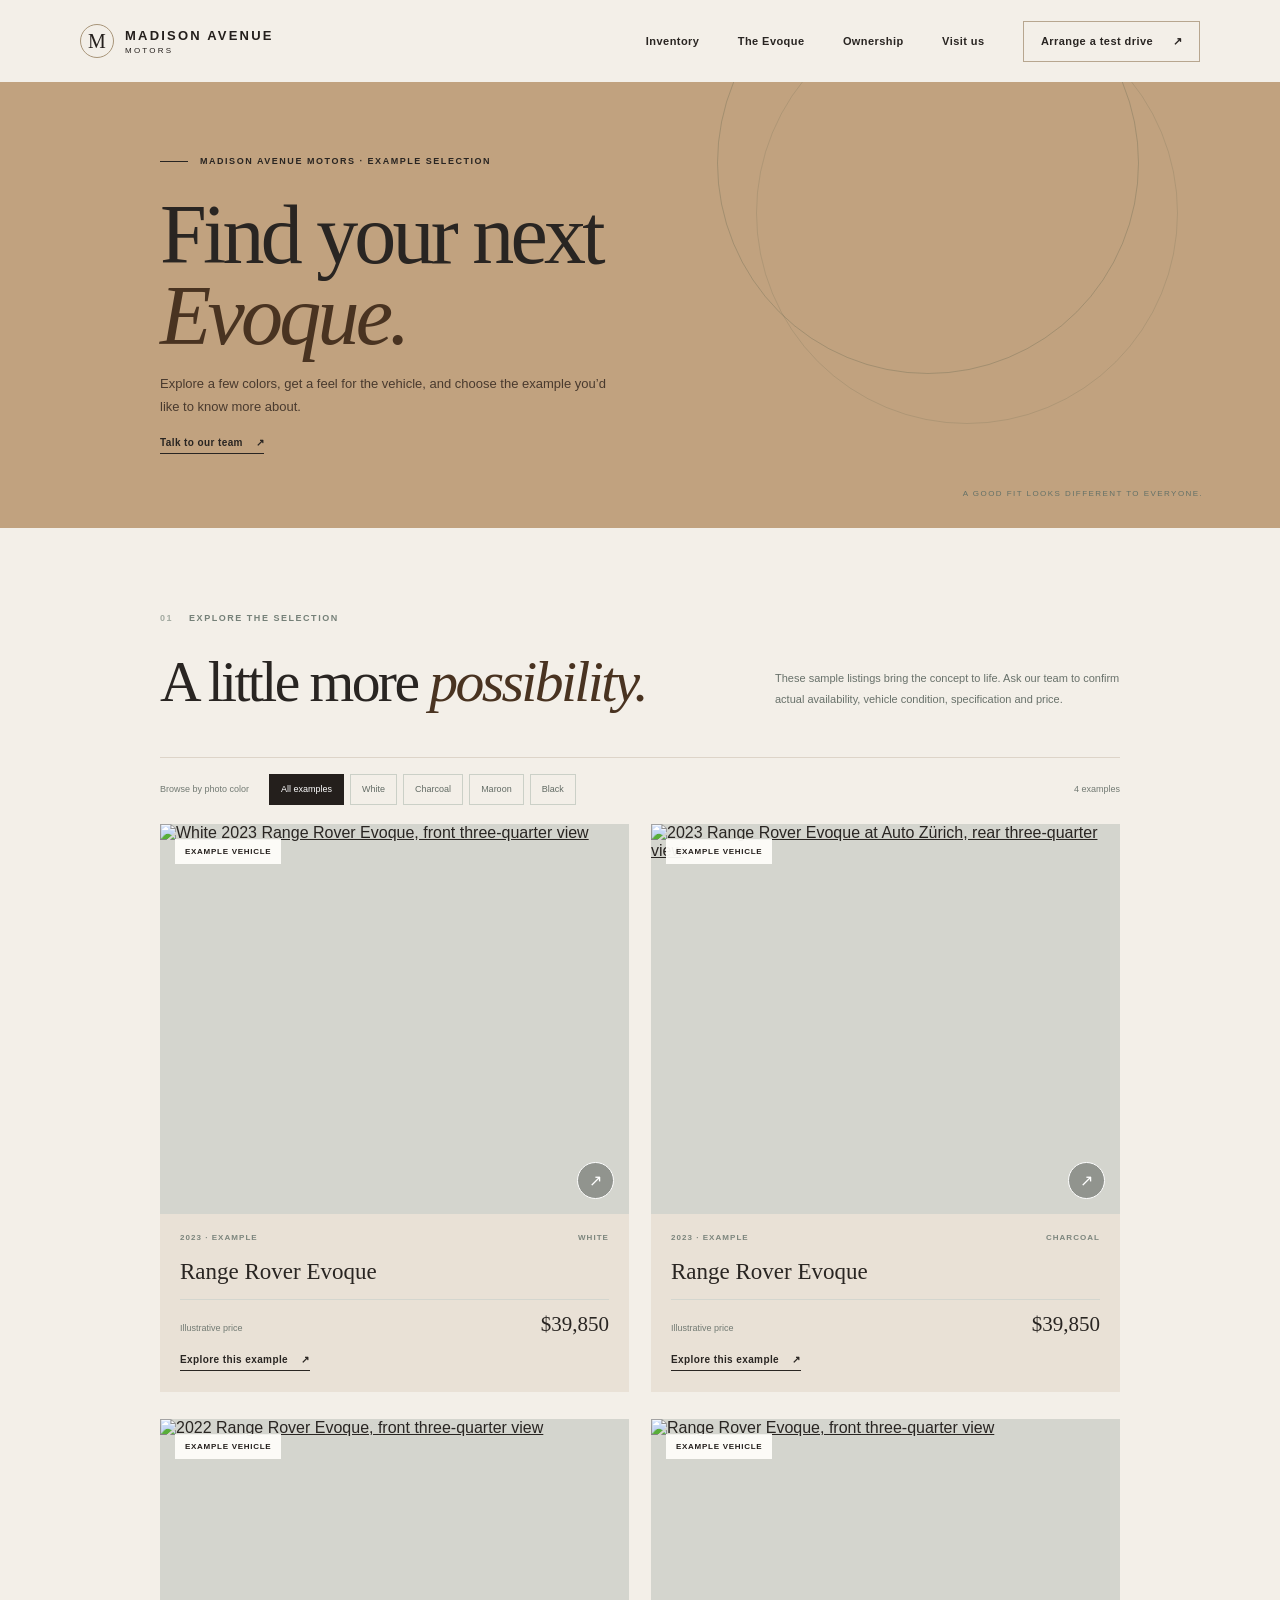
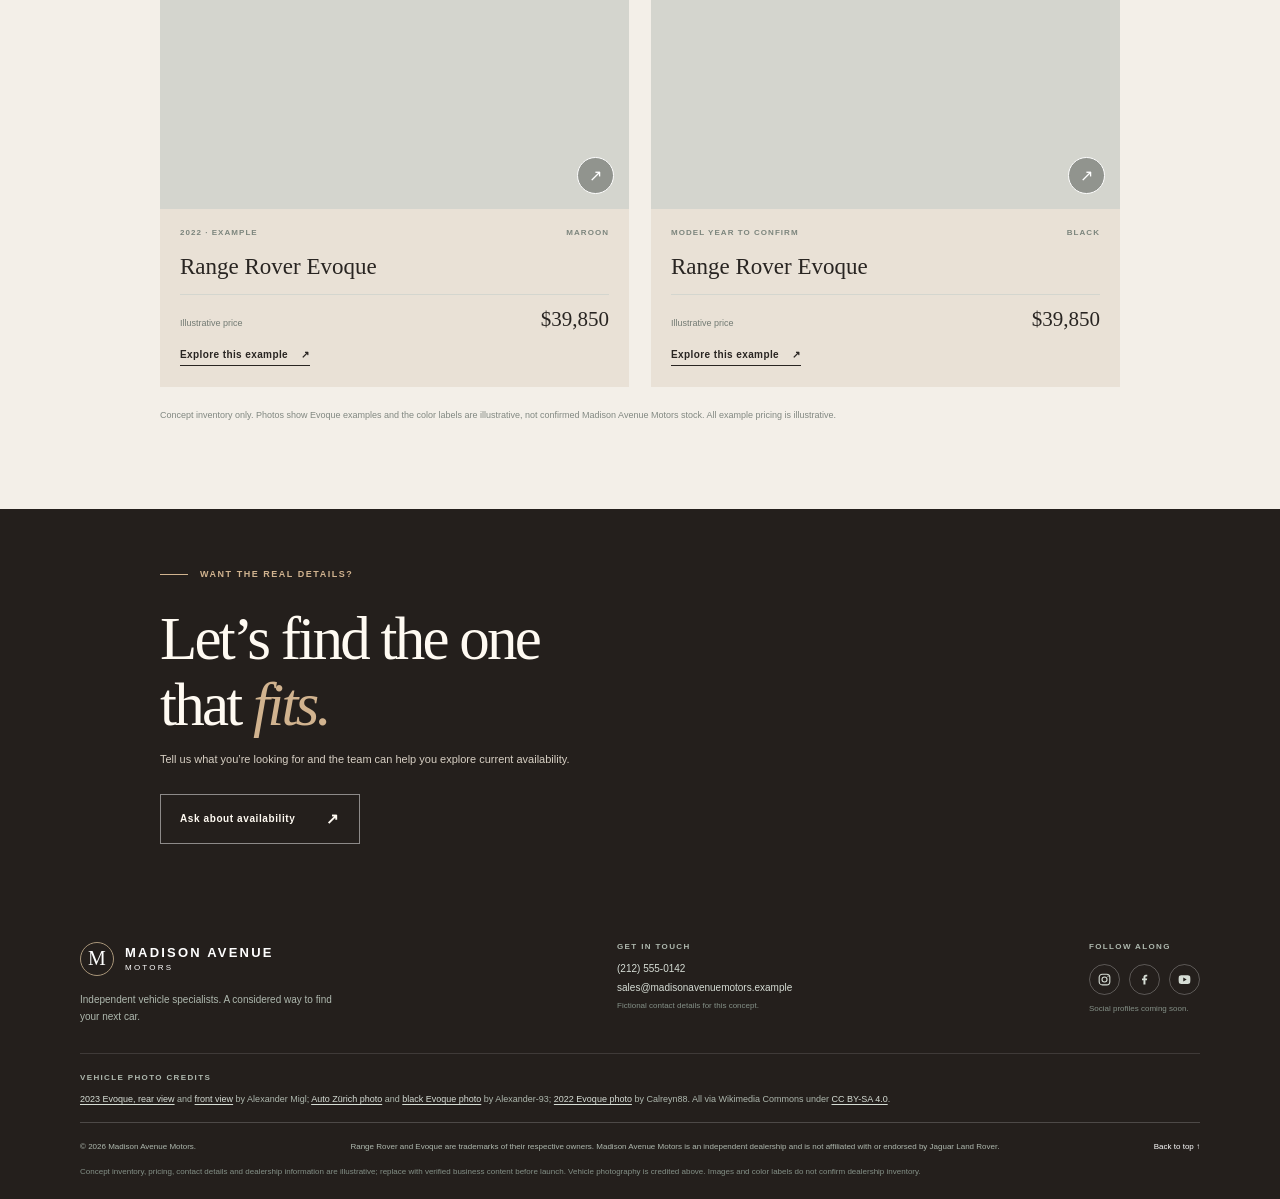
==== inventory.html @ f39c1ae0 "Refine dealership palette and restore photo credits Co-authored-by: Copilot <223556219+Copilot@users" ====
<!doctype html>
<html lang="en">
  <head>
    <meta charset="utf-8">
    <meta name="viewport" content="width=device-width, initial-scale=1">
    <meta name="theme-color" content="#17211f">
    <meta name="description" content="Browse example Range Rover Evoque vehicles at Madison Avenue Motors and find a color to explore.">
    <meta name="photo-credit" content="Evoque photographs by Alexander Migl, Alexander-93, and Calreyn88 via Wikimedia Commons under CC BY-SA 4.0; full credits in the footer.">
    <title>Evoque Inventory | Madison Avenue Motors</title>
    <link rel="preconnect" href="https://fonts.googleapis.com">
    <link rel="preconnect" href="https://fonts.gstatic.com" crossorigin>
    <link rel="stylesheet" href="styles.css">
    <script src="site.js" defer></script>
    <script src="inventory.js" defer></script>
  </head>
  <body>
    <a class="skip-link" href="#main">Skip to content</a>
    <header class="site-header">
      <a class="wordmark" href="index.html" aria-label="Madison Avenue Motors home">
        <span class="wordmark-icon" aria-hidden="true">M</span>
        <span>MADISON AVENUE<span class="wordmark-sub">MOTORS</span></span>
      </a>
      <button class="menu-toggle" type="button" aria-expanded="false" aria-controls="primary-nav">
        <span class="sr-only">Toggle navigation</span>
        <span></span><span></span>
      </button>
      <nav class="primary-nav" id="primary-nav" aria-label="Main navigation">
        <a href="inventory.html" aria-current="page">Inventory</a>
        <a href="index.html#the-evoque">The Evoque</a>
        <a href="index.html#ownership">Ownership</a>
        <a href="index.html#visit">Visit us</a>
        <a class="nav-cta" href="index.html#enquire">Arrange a test drive <span aria-hidden="true">↗</span></a>
      </nav>
    </header>

    <main id="main">
      <section class="page-hero inventory-hero" aria-labelledby="inventory-title">
        <div class="page-hero-inner">
          <p class="eyebrow"><span class="eyebrow-line"></span> Madison Avenue Motors · example selection</p>
          <h1 id="inventory-title">Find your next<br><em>Evoque.</em></h1>
          <p>Explore a few colors, get a feel for the vehicle, and choose the example you’d like to know more about.</p>
          <a class="text-link" href="index.html#enquire">Talk to our team <span aria-hidden="true">↗</span></a>
        </div>
        <div class="inventory-hero-note" aria-hidden="true">A GOOD FIT LOOKS DIFFERENT TO EVERYONE.</div>
      </section>

      <section class="inventory-section section-wrap" aria-labelledby="stock-title">
        <div class="inventory-heading">
          <div>
            <div class="section-kicker"><span>01</span><span>Explore the selection</span></div>
            <h2 id="stock-title">A little more <em>possibility.</em></h2>
          </div>
          <p>These sample listings bring the concept to life. Ask our team to confirm actual availability, vehicle condition, specification and price.</p>
        </div>

        <div class="inventory-toolbar">
          <span>Browse by photo color</span>
          <div class="inventory-filters" role="group" aria-label="Filter sample vehicles by color">
            <button class="inventory-filter is-selected" type="button" data-filter="all" aria-pressed="true">All examples</button>
            <button class="inventory-filter" type="button" data-filter="white" aria-pressed="false">White</button>
            <button class="inventory-filter" type="button" data-filter="charcoal" aria-pressed="false">Charcoal</button>
            <button class="inventory-filter" type="button" data-filter="maroon" aria-pressed="false">Maroon</button>
            <button class="inventory-filter" type="button" data-filter="black" aria-pressed="false">Black</button>
          </div>
          <span class="inventory-count" data-inventory-count aria-live="polite">4 examples</span>
        </div>

        <div class="vehicle-grid">
          <article class="vehicle-card" data-vehicle-card data-color="white">
            <a class="vehicle-card-image" href="vehicle.html?paint=white" aria-label="View the white Evoque concept preview" data-paint-preview="white">
              <img src="https://thumb.wikimedia.org/wikipedia/commons/thumb/e/e5/2023_Range_Rover_Evoque_%28L551%29_IMG_3588.jpg/1280px-2023_Range_Rover_Evoque_%28L551%29_IMG_3588.jpg" alt="White 2023 Range Rover Evoque, front three-quarter view" data-photo-author="Alexander Migl" data-photo-license="CC BY-SA 4.0" data-photo-source="https://commons.wikimedia.org/wiki/File:2023_Range_Rover_Evoque_(L551)_IMG_3588.jpg" loading="lazy">
              <span class="vehicle-card-badge">Example vehicle</span>
              <span class="vehicle-card-arrow" aria-hidden="true">↗</span>
            </a>
            <div class="vehicle-card-copy">
              <div class="vehicle-card-kicker"><span>2023 · EXAMPLE</span><span>WHITE</span></div>
              <h3>Range Rover Evoque</h3>
              <div class="vehicle-card-bottom"><span>Illustrative price</span><strong>$39,850</strong></div>
              <a class="underlined-link" href="vehicle.html?paint=white">Explore this example <span aria-hidden="true">↗</span></a>
            </div>
          </article>

          <article class="vehicle-card" data-vehicle-card data-color="charcoal">
            <a class="vehicle-card-image" href="vehicle.html?paint=charcoal" aria-label="View the charcoal Evoque concept preview" data-paint-preview="charcoal">
              <img src="https://thumb.wikimedia.org/wikipedia/commons/thumb/9/92/2023_Range_Rover_Evoque_%28L551%29_Auto_Zuerich_2023_1X7A1476.jpg/1280px-2023_Range_Rover_Evoque_%28L551%29_Auto_Zuerich_2023_1X7A1476.jpg" alt="2023 Range Rover Evoque at Auto Zürich, rear three-quarter view" data-photo-author="Alexander-93" data-photo-license="CC BY-SA 4.0" data-photo-source="https://commons.wikimedia.org/wiki/File:2023_Range_Rover_Evoque_(L551)_Auto_Zuerich_2023_1X7A1476.jpg" loading="lazy">
              <span class="vehicle-card-badge">Example vehicle</span>
              <span class="vehicle-card-arrow" aria-hidden="true">↗</span>
            </a>
            <div class="vehicle-card-copy">
              <div class="vehicle-card-kicker"><span>2023 · EXAMPLE</span><span>CHARCOAL</span></div>
              <h3>Range Rover Evoque</h3>
              <div class="vehicle-card-bottom"><span>Illustrative price</span><strong>$39,850</strong></div>
              <a class="underlined-link" href="vehicle.html?paint=charcoal">Explore this example <span aria-hidden="true">↗</span></a>
            </div>
          </article>

          <article class="vehicle-card" data-vehicle-card data-color="maroon">
            <a class="vehicle-card-image" href="vehicle.html?paint=maroon" aria-label="View the maroon Evoque concept preview" data-paint-preview="maroon">
              <img src="https://thumb.wikimedia.org/wikipedia/commons/thumb/f/f0/2022_Range_Rover_Evoque.jpg/1280px-2022_Range_Rover_Evoque.jpg" alt="2022 Range Rover Evoque, front three-quarter view" data-photo-author="Calreyn88" data-photo-license="CC BY-SA 4.0" data-photo-source="https://commons.wikimedia.org/wiki/File:2022_Range_Rover_Evoque.jpg" loading="lazy">
              <span class="vehicle-card-badge">Example vehicle</span>
              <span class="vehicle-card-arrow" aria-hidden="true">↗</span>
            </a>
            <div class="vehicle-card-copy">
              <div class="vehicle-card-kicker"><span>2022 · EXAMPLE</span><span>MAROON</span></div>
              <h3>Range Rover Evoque</h3>
              <div class="vehicle-card-bottom"><span>Illustrative price</span><strong>$39,850</strong></div>
              <a class="underlined-link" href="vehicle.html?paint=maroon">Explore this example <span aria-hidden="true">↗</span></a>
            </div>
          </article>

          <article class="vehicle-card" data-vehicle-card data-color="black">
            <a class="vehicle-card-image" href="vehicle.html?paint=black" aria-label="View the black Evoque concept preview" data-paint-preview="black">
              <img src="https://thumb.wikimedia.org/wikipedia/commons/thumb/a/a8/Range_Rover_Evoque_%28L551%29_1X7A1765.jpg/1280px-Range_Rover_Evoque_%28L551%29_1X7A1765.jpg" alt="Range Rover Evoque, front three-quarter view" data-photo-author="Alexander-93" data-photo-license="CC BY-SA 4.0" data-photo-source="https://commons.wikimedia.org/wiki/File:Range_Rover_Evoque_(L551)_1X7A1765.jpg" loading="lazy">
              <span class="vehicle-card-badge">Example vehicle</span>
              <span class="vehicle-card-arrow" aria-hidden="true">↗</span>
            </a>
            <div class="vehicle-card-copy">
              <div class="vehicle-card-kicker"><span>MODEL YEAR TO CONFIRM</span><span>BLACK</span></div>
              <h3>Range Rover Evoque</h3>
              <div class="vehicle-card-bottom"><span>Illustrative price</span><strong>$39,850</strong></div>
              <a class="underlined-link" href="vehicle.html?paint=black">Explore this example <span aria-hidden="true">↗</span></a>
            </div>
          </article>
        </div>
        <p class="concept-notice">Concept inventory only. Photos show Evoque examples and the color labels are illustrative, not confirmed Madison Avenue Motors stock. All example pricing is illustrative.</p>
      </section>

      <section class="inventory-cta">
        <p class="eyebrow"><span class="eyebrow-line"></span> Want the real details?</p>
        <h2>Let’s find the one<br>that <em>fits.</em></h2>
        <p>Tell us what you’re looking for and the team can help you explore current availability.</p>
        <a class="button button-light" href="index.html#enquire">Ask about availability <span aria-hidden="true">↗</span></a>
      </section>
    </main>

    <footer class="site-footer">
      <div class="footer-main">
        <div class="footer-brand">
          <a class="wordmark footer-wordmark" href="index.html">
            <span class="wordmark-icon" aria-hidden="true">M</span>
            <span>MADISON AVENUE<span class="wordmark-sub">MOTORS</span></span>
          </a>
          <p>Independent vehicle specialists. A considered way to find your next car.</p>
        </div>
        <div class="footer-contact">
          <span class="footer-heading">GET IN TOUCH</span>
          <a href="tel:+12125550142">(212) 555-0142</a>
          <a href="mailto:sales@madisonavenuemotors.example">sales@madisonavenuemotors.example</a>
          <span class="footer-placeholder">Fictional contact details for this concept.</span>
        </div>
        <div class="footer-social" role="group" aria-label="Social profiles coming soon">
          <span class="footer-heading">FOLLOW ALONG</span>
          <div class="footer-social-icons">
            <span class="social-icon" role="img" aria-label="Instagram profile to be added" title="Instagram profile to be added"><svg viewBox="0 0 24 24" aria-hidden="true"><rect x="3.5" y="3.5" width="17" height="17" rx="5"></rect><circle cx="12" cy="12" r="4"></circle><circle class="social-icon-dot" cx="17.6" cy="6.7" r="1"></circle></svg></span>
            <span class="social-icon" role="img" aria-label="Facebook profile to be added" title="Facebook profile to be added"><svg viewBox="0 0 24 24" aria-hidden="true"><path d="M13.5 20v-7h2.4l.4-2.8h-2.8V8.4c0-.8.3-1.4 1.4-1.4h1.5V4.5c-.3 0-1.2-.1-2.3-.1-2.3 0-3.8 1.4-3.8 3.9v1.9H8v2.8h2.3v7h3.2Z"></path></svg></span>
            <span class="social-icon" role="img" aria-label="YouTube channel to be added" title="YouTube channel to be added"><svg viewBox="0 0 24 24" aria-hidden="true"><path d="M21 7.2a2.5 2.5 0 0 0-1.8-1.8C17.6 5 12 5 12 5s-5.6 0-7.2.4A2.5 2.5 0 0 0 3 7.2 26 26 0 0 0 2.6 12a26 26 0 0 0 .4 4.8 2.5 2.5 0 0 0 1.8 1.8C6.4 19 12 19 12 19s5.6 0 7.2-.4a2.5 2.5 0 0 0 1.8-1.8 26 26 0 0 0 .4-4.8 26 26 0 0 0-.4-4.8ZM10 15.2V8.8l5.5 3.2-5.5 3.2Z"></path></svg></span>
          </div>
          <span class="footer-placeholder">Social profiles coming soon.</span>
        </div>
      </div>
      <div class="footer-photo-credits" aria-labelledby="photo-credits-heading">
        <span class="footer-heading" id="photo-credits-heading">VEHICLE PHOTO CREDITS</span>
        <p><a href="https://commons.wikimedia.org/wiki/File:2023_Range_Rover_Evoque_(L551)_IMG_3586.jpg" rel="license noopener noreferrer">2023 Evoque, rear view</a> and <a href="https://commons.wikimedia.org/wiki/File:2023_Range_Rover_Evoque_(L551)_IMG_3588.jpg" rel="license noopener noreferrer">front view</a> by Alexander Migl; <a href="https://commons.wikimedia.org/wiki/File:2023_Range_Rover_Evoque_(L551)_Auto_Zuerich_2023_1X7A1476.jpg" rel="license noopener noreferrer">Auto Zürich photo</a> and <a href="https://commons.wikimedia.org/wiki/File:Range_Rover_Evoque_(L551)_1X7A1765.jpg" rel="license noopener noreferrer">black Evoque photo</a> by Alexander-93; <a href="https://commons.wikimedia.org/wiki/File:2022_Range_Rover_Evoque.jpg" rel="license noopener noreferrer">2022 Evoque photo</a> by Calreyn88. All via Wikimedia Commons under <a href="https://creativecommons.org/licenses/by-sa/4.0/" rel="license noopener noreferrer">CC BY-SA 4.0</a>.</p>
      </div>
      <div class="footer-bottom">
        <span>© <span data-current-year>2026</span> Madison Avenue Motors.</span>
        <span>Range Rover and Evoque are trademarks of their respective owners. Madison Avenue Motors is an independent dealership and is not affiliated with or endorsed by Jaguar Land Rover.</span>
        <a href="#main">Back to top ↑</a>
      </div>
      <p class="demo-note">Concept inventory, pricing, contact details and dealership information are illustrative; replace with verified business content before launch. Vehicle photography is credited above. Images and color labels do not confirm dealership inventory.</p>
    </footer>
  </body>
</html>
---- styles.css ----
:root {
  color-scheme: light;
  --ink: #292522;
  --deep: #241f1c;
  --muted: #6b6259;
  --paper: #f3efe8;
  --white: #fffaf2;
  --cognac: #c1a27f;
  --accent: #493321;
  --accent-soft: #d1b38f;
  --surface-alt: #e9e1d6;
  --line: #ddd4c8;
  --serif: "Playfair Display", Georgia, serif;
  --sans: "DM Sans", Arial, sans-serif;
}

* { box-sizing: border-box; }
html { scroll-behavior: smooth; scroll-padding-top: 88px; }
body { margin: 0; background: var(--paper); color: var(--ink); font-family: var(--sans); -webkit-font-smoothing: antialiased; }
img { display: block; width: 100%; }
a { color: inherit; }
button, input, select, textarea { font: inherit; }
.sr-only { position: absolute; width: 1px; height: 1px; padding: 0; margin: -1px; overflow: hidden; clip: rect(0, 0, 0, 0); white-space: nowrap; border: 0; }
.skip-link { position: fixed; z-index: 20; top: 10px; left: 10px; transform: translateY(-150%); padding: 12px 16px; color: white; background: var(--deep); }
.skip-link:focus { transform: translateY(0); }

.site-header { position: relative; z-index: 5; display: flex; align-items: center; justify-content: space-between; height: 82px; padding: 0 6.25%; background: var(--paper); }
.wordmark { display: inline-flex; align-items: center; gap: 11px; color: var(--deep); text-decoration: none; font-size: 13px; font-weight: 700; letter-spacing: .17em; }
.wordmark-icon { display: grid; width: 34px; height: 34px; place-items: center; border: 1px solid #a89579; border-radius: 50%; font-family: var(--serif); font-size: 20px; font-weight: 500; letter-spacing: 0; }
.wordmark-sub { display: block; margin-top: 3px; font-size: 8px; font-weight: 500; letter-spacing: .28em; }
.primary-nav { display: flex; align-items: center; gap: clamp(22px, 3vw, 46px); }
.primary-nav a { text-decoration: none; font-size: 11px; font-weight: 600; letter-spacing: .04em; }
.primary-nav a:not(.nav-cta):hover, .underlined-link:hover, .text-link:hover { opacity: .65; }
.primary-nav .nav-cta { padding: 13px 17px; border: 1px solid #b7a68f; }
.nav-cta span { padding-left: 16px; }
.menu-toggle { display: none; }

.hero { position: relative; display: grid; grid-template-columns: 43% 57%; min-height: min(690px, calc(100vh - 82px)); background: var(--cognac); }
.hero-copy { position: relative; z-index: 1; display: flex; flex-direction: column; align-items: flex-start; justify-content: center; padding: 70px 8% 78px 14.5%; background: var(--cognac); }
.eyebrow, .section-kicker { display: flex; align-items: center; gap: 12px; margin: 0; font-size: 9px; font-weight: 700; letter-spacing: .17em; text-transform: uppercase; }
.eyebrow-line { width: 28px; height: 1px; background: currentColor; }
h1, h2, h3, p { margin-top: 0; }
h1, h2 { font-family: var(--serif); font-weight: 500; letter-spacing: -.045em; }
h1 { margin: 32px 0 19px; font-size: clamp(60px, 7.1vw, 100px); line-height: .97; }
h1 em, h2 em { font-weight: 500; }
h1 em { color: var(--accent); }
.hero-description { max-width: 360px; margin-bottom: 29px; color: #493a2e; font-size: 14px; line-height: 1.8; }
.hero-actions { display: flex; flex-wrap: wrap; align-items: center; gap: 25px; }
.button { display: inline-flex; align-items: center; justify-content: space-between; gap: 31px; min-height: 50px; padding: 0 19px; border: 1px solid transparent; text-decoration: none; font-size: 10px; font-weight: 700; letter-spacing: .06em; cursor: pointer; transition: background .2s ease, color .2s ease; }
.button span { font-size: 15px; }
.button-dark { background: var(--deep); color: var(--white); }
.button-dark:hover { background: #46372c; }
.button-light { border-color: rgba(255,255,255,.48); color: var(--white); }
.button-light:hover { background: var(--white); color: var(--deep); }
.text-link, .underlined-link { padding-bottom: 5px; border-bottom: 1px solid currentColor; text-decoration: none; font-size: 10px; font-weight: 700; letter-spacing: .04em; transition: opacity .2s ease; }
.text-link span, .underlined-link span { padding-left: 10px; }
.hero-note { margin: 38px 0 0; color: #675844; font-size: 10px; letter-spacing: .04em; }
.hero-visual { position: relative; min-height: 500px; overflow: hidden; background: #5e665d; }
.hero-visual::after { position: absolute; inset: 45% 0 0; background: linear-gradient(transparent, rgba(10, 17, 15, .46)); content: ""; }
.hero-visual img { height: 100%; position: absolute; inset: 0; object-fit: cover; object-position: center; transition: opacity .25s ease, transform .7s cubic-bezier(.2,.7,.2,1); }
.hero-visual:hover .gallery-image { transform: scale(1.025); }
.hero-visual .gallery-image-incoming { z-index: 1; }
.image-caption { position: absolute; z-index: 2; right: 6%; bottom: 101px; left: 6%; display: flex; justify-content: space-between; color: white; font-size: 9px; letter-spacing: .13em; text-transform: uppercase; }
.gallery-controls { position: absolute; z-index: 2; right: 6%; bottom: 24px; left: 6%; display: flex; align-items: center; justify-content: space-between; gap: 18px; }
.paint-options, .gallery-dots, .gallery-arrows { display: flex; align-items: center; }
.paint-options { gap: 7px; }
.paint-swatch { display: inline-flex; align-items: center; gap: 7px; min-height: 34px; padding: 0 9px; border: 1px solid transparent; background: rgba(20,28,25,.34); color: white; font-size: 9px; cursor: pointer; transition: border-color .2s ease, background .2s ease; }
.paint-swatch:hover, .paint-swatch.is-selected { border-color: rgba(255,255,255,.88); background: rgba(20,28,25,.72); }
.swatch-dot { width: 11px; height: 11px; border: 1px solid rgba(255,255,255,.8); border-radius: 50%; }
.swatch-white { background: #f5f3eb; }
.swatch-charcoal { background: #33363a; }
.swatch-maroon { background: #722d39; }
.swatch-black { background: #111312; }
.gallery-dots { gap: 7px; }
.gallery-dot { width: 7px; height: 7px; padding: 0; border: 1px solid white; border-radius: 50%; background: transparent; cursor: pointer; transition: transform .2s ease, background .2s ease; }
.gallery-dot:hover { transform: scale(1.25); }
.gallery-dot.is-selected { background: white; }
.gallery-arrows { gap: 6px; }
.gallery-arrow { display: grid; width: 34px; height: 34px; place-items: center; border: 1px solid rgba(255,255,255,.75); border-radius: 50%; background: rgba(20,28,25,.25); color: white; cursor: pointer; transition: background .2s ease, color .2s ease; }
.gallery-arrow:hover { background: white; color: var(--deep); }
.gallery-arrow:focus-visible, .gallery-dot:focus-visible, .paint-swatch:focus-visible { outline: 2px solid white; outline-offset: 3px; }
.hero-stamp { position: absolute; z-index: 1; top: 31px; right: 34px; display: grid; width: 49px; height: 49px; place-content: center; border: 1px solid rgba(255,255,255,.8); border-radius: 50%; color: white; font-family: var(--serif); font-size: 21px; line-height: .8; text-align: center; }
.hero-stamp span { font-family: var(--sans); font-size: 9px; }
.hero-side-note { position: absolute; right: 2.1%; bottom: 84px; color: rgba(255,255,255,.75); font-size: 8px; letter-spacing: .19em; writing-mode: vertical-rl; }

.section-wrap { padding-right: 12.5%; padding-left: 12.5%; }
.intro { padding-top: 104px; padding-bottom: 105px; }
.section-kicker { gap: 16px; color: #758078; }
.section-kicker span:first-child { color: #a3aaa1; }
.intro-main { display: grid; grid-template-columns: 1fr .58fr; align-items: end; gap: 9%; margin-top: 40px; }
h2 { margin-bottom: 0; font-size: clamp(42px, 5vw, 65px); line-height: 1.08; }
.intro-main h2 em, .ownership-heading h2 em, .enquiry-copy h2 em { color: var(--accent); }
.intro-body { padding-bottom: 7px; }
.intro-body p, .ownership-heading > p { margin-bottom: 24px; color: #626b65; font-size: 13px; line-height: 1.9; }
.detail-strip { display: grid; grid-template-columns: 1fr 1fr 1fr 1.25fr; align-items: center; margin-top: 77px; padding-top: 22px; border-top: 1px solid var(--line); }
.detail-strip > div { display: flex; align-items: flex-start; gap: 13px; }
.detail-number { color: #91a08f; font-family: var(--serif); font-size: 20px; }
.detail-label { font-size: 10px; font-weight: 600; line-height: 1.6; }
.detail-strip > p { max-width: 240px; margin: 0; color: #818781; font-size: 9px; line-height: 1.7; }

.vehicle-feature { display: grid; grid-template-columns: 55% 45%; min-height: 570px; background: var(--deep); color: var(--white); }
.feature-image { position: relative; min-height: 500px; overflow: hidden; }
.feature-image img { position: absolute; inset: 0; height: 100%; object-fit: cover; }
.feature-image::after { position: absolute; inset: 55% 0 0; background: linear-gradient(transparent, rgba(0,0,0,.43)); content: ""; }
.photo-tag { position: absolute; z-index: 1; bottom: 27px; left: 7%; color: white; font-size: 8px; letter-spacing: .2em; }
.feature-copy { display: flex; flex-direction: column; align-items: flex-start; justify-content: center; padding: 75px 15% 75px 12%; }
.section-kicker-light { color: var(--accent-soft); }
.feature-copy h2, .visit h2 { margin-top: 39px; margin-bottom: 20px; font-size: clamp(48px, 5.5vw, 70px); }
.feature-copy h2 em, .visit h2 em { color: var(--accent-soft); }
.feature-copy > p, .visit-inner > p:not(.eyebrow) { max-width: 380px; margin-bottom: 28px; color: #c0c8c1; font-size: 12px; line-height: 1.9; }
.feature-footnote { margin-top: 25px; color: #96a39a; font-size: 9px; letter-spacing: .04em; }

.ownership { padding-top: 105px; padding-bottom: 112px; }
.ownership-heading { display: flex; align-items: flex-end; justify-content: space-between; gap: 50px; margin-top: 39px; }
.ownership-heading > p { max-width: 330px; margin-bottom: 6px; }
.ownership-grid { display: grid; grid-template-columns: repeat(3, 1fr); margin-top: 63px; border-top: 1px solid var(--line); border-bottom: 1px solid var(--line); }
.ownership-card { position: relative; min-height: 228px; padding: 24px 28px 28px 0; }
.ownership-card + .ownership-card { padding-left: 28px; border-left: 1px solid var(--line); }
.card-index { color: #858d84; font-size: 8px; font-weight: 700; letter-spacing: .15em; }
.card-icon { position: absolute; top: 20px; right: 25px; color: #859482; font-family: var(--serif); font-size: 25px; }
.ownership-card h3 { margin: 41px 0 10px; font-family: var(--serif); font-size: 22px; font-weight: 500; }
.ownership-card p { max-width: 280px; margin-bottom: 0; color: #737b74; font-size: 11px; line-height: 1.8; }
.ownership-card { transition: background .25s ease, transform .25s ease; }
.ownership-card:hover { transform: translateY(-4px); background: rgba(255,255,255,.36); }

.estimate-band { display: grid; grid-template-columns: 1fr .72fr; gap: 10%; align-items: center; padding: 86px 12.5%; background: var(--surface-alt); }
.estimate-band h2 { margin-top: 33px; font-size: clamp(43px, 4.9vw, 62px); }
.estimate-band h2 em { color: var(--accent); }
.estimate-copy { max-width: 390px; margin: 20px 0 0; color: #69736b; font-size: 12px; line-height: 1.8; }
.calculator { padding: 29px 30px 24px; background: var(--white); }
.estimate-price { display: flex; align-items: center; justify-content: space-between; padding-bottom: 20px; border-bottom: 1px solid #e3e5de; }
.estimate-price span, .calculator label, .payment-output > span:first-child { color: #68716b; font-size: 10px; }
.estimate-price strong { font-family: var(--serif); font-size: 23px; font-weight: 500; }
.calculator label { display: flex; justify-content: space-between; margin-top: 20px; }
.calculator label strong { color: var(--ink); }
input[type="range"] { width: 100%; margin: 19px 0 2px; accent-color: var(--accent); cursor: pointer; }
.range-labels { display: flex; justify-content: space-between; color: #858d85; font-size: 9px; }
.payment-output { display: grid; grid-template-columns: 1fr auto; align-items: center; margin-top: 19px; padding-top: 16px; border-top: 1px solid #e3e5de; }
.payment-output strong { grid-row: span 2; font-family: var(--serif); font-size: 34px; font-weight: 500; }
.payment-term { margin-top: 5px; color: #788078; font-size: 9px; }
.estimate-disclaimer { margin: 17px 0 0; color: #838a83; font-size: 8px; line-height: 1.7; }

.enquiry { padding-top: 105px; padding-bottom: 108px; }
.enquiry-layout { display: grid; grid-template-columns: .85fr 1fr; gap: 13%; margin-top: 39px; }
.enquiry-copy h2 { font-size: clamp(50px, 5vw, 66px); }
.enquiry-copy > p { max-width: 350px; margin: 20px 0 29px; color: #68716a; font-size: 12px; line-height: 1.9; }
.contact-detail span, .contact-detail a { display: block; }
.contact-detail span { margin-bottom: 7px; color: #7a837b; font-size: 9px; letter-spacing: .06em; }
.contact-detail a { text-decoration: none; font-family: var(--serif); font-size: 18px; }
.enquiry-copy .contact-placeholder { margin-top: 6px; color: #959b94; font-size: 9px; }
.enquiry-form { display: grid; gap: 17px; }
.form-row { display: grid; gap: 8px; }
.form-row label { font-size: 10px; font-weight: 700; }
.form-row label span { color: #899088; font-weight: 400; }
.form-row input, .form-row select, .form-row textarea { width: 100%; padding: 12px 0; border: 0; border-bottom: 1px solid #cbd0c7; border-radius: 0; outline: none; background: transparent; color: var(--ink); font-size: 11px; }
.form-row input:focus, .form-row select:focus, .form-row textarea:focus { border-bottom-color: var(--accent); box-shadow: 0 1px 0 var(--accent); }
.form-row input::placeholder, .form-row textarea::placeholder { color: #989e97; }
.form-row textarea { resize: vertical; }
.form-submit { justify-self: start; margin-top: 7px; }
.form-privacy, .form-status { margin: -6px 0 0; color: #858d85; font-size: 9px; line-height: 1.6; }
.form-status:not(:empty) { margin-top: 0; color: #355343; }

.visit { display: grid; grid-template-columns: 45% 55%; min-height: 480px; background: var(--deep); color: white; }
.visit-inner { display: flex; flex-direction: column; align-items: flex-start; justify-content: center; padding: 65px 13% 65px 20%; }
.visit h2 { font-size: clamp(47px, 5vw, 65px); }
.visit-image { position: relative; min-height: 440px; overflow: hidden; }
.visit-image::after { position: absolute; inset: 40% 0 0; background: linear-gradient(transparent, rgba(0,0,0,.68)); content: ""; }
.visit-image img { position: absolute; inset: 0; height: 100%; object-fit: cover; }
.visit-address { position: absolute; z-index: 1; right: 7%; bottom: 30px; left: 7%; display: grid; gap: 7px; color: white; }
.visit-address span:first-child { font-size: 8px; letter-spacing: .19em; }
.visit-address strong { font-family: var(--serif); font-size: 20px; font-weight: 500; }
.visit-address span:last-child { color: rgba(255,255,255,.75); font-size: 9px; }

.site-footer { padding: 38px 6.25% 20px; background: var(--deep); color: #d6ddd5; }
.footer-wordmark { color: white; }
.footer-main { display: grid; grid-template-columns: minmax(220px, 1.15fr) minmax(230px, 1fr) auto; gap: 38px; align-items: start; padding-bottom: 28px; }
.footer-photo-credits { padding: 15px 0; border-top: 1px solid rgba(255,255,255,.12); color: #aeb8ae; font-size: 9px; line-height: 1.8; }
.footer-photo-credits p { margin: 6px 0 0; }
.footer-photo-credits a { color: #d6ddd5; text-underline-offset: 2px; }
.footer-brand > p { max-width: 270px; margin: 15px 0 0; color: #aeb8ae; font-size: 10px; line-height: 1.7; }
.footer-contact { display: grid; justify-items: start; gap: 8px; color: #d6ddd5; font-size: 10px; }
.footer-contact a { text-decoration: none; }
.footer-contact a:hover { text-decoration: underline; text-underline-offset: 3px; }
.footer-heading { margin-bottom: 4px; color: #aeb8ae; font-size: 8px; font-weight: 700; letter-spacing: .17em; }
.footer-placeholder, .footer-social-note { color: #849087; font-size: 8px; }
.footer-social { display: grid; gap: 9px; justify-items: start; }
.footer-social-icons { display: flex; gap: 9px; }
.social-icon { display: grid; width: 31px; height: 31px; place-items: center; border: 1px solid rgba(255,255,255,.25); border-radius: 50%; color: #d6ddd5; }
.social-icon svg { width: 15px; height: 15px; }
.social-icon rect, .social-icon circle { fill: none; stroke: currentColor; stroke-width: 1.8; }
.social-icon .social-icon-dot { fill: currentColor; stroke: none; }
.social-icon path { fill: currentColor; }
.footer-bottom { display: grid; grid-template-columns: auto 1fr auto; gap: 28px; align-items: center; padding-top: 17px; border-top: 1px solid rgba(255,255,255,.19); color: #aeb8ae; font-size: 8px; line-height: 1.7; }
.footer-bottom > span:nth-child(2) { text-align: center; }
.footer-bottom a { color: white; text-decoration: none; white-space: nowrap; }
.site-footer .demo-note { margin: 12px 0 0; color: #849087; font-size: 8px; line-height: 1.6; }
.site-footer .demo-note a { color: #d6ddd5; }

.page-hero { position: relative; display: flex; min-height: 440px; align-items: center; padding: 74px 12.5%; overflow: hidden; background: var(--cognac); }
.page-hero-inner { position: relative; z-index: 1; }
.page-hero h1 { margin: 28px 0 15px; font-size: clamp(58px, 7vw, 84px); }
.page-hero h1 em { color: var(--accent); }
.page-hero-inner > p:not(.eyebrow) { max-width: 460px; color: #493a2e; font-size: 13px; line-height: 1.8; }
.page-hero .text-link { display: inline-block; margin-top: 5px; }
.inventory-hero::after { position: absolute; top: -130px; right: 11%; width: 420px; height: 420px; border: 1px solid rgba(44,64,51,.2); border-radius: 50%; content: ""; }
.inventory-hero::before { position: absolute; top: -80px; right: 8%; width: 420px; height: 420px; border: 1px solid rgba(44,64,51,.12); border-radius: 50%; content: ""; }
.inventory-hero-note { position: absolute; right: 6%; bottom: 30px; color: #647167; font-size: 8px; letter-spacing: .18em; }
.inventory-section { padding-top: 85px; padding-bottom: 86px; }
.inventory-heading { display: flex; align-items: flex-end; justify-content: space-between; gap: 45px; }
.inventory-heading h2 { margin-top: 28px; font-size: clamp(39px, 4.5vw, 58px); }
.inventory-heading h2 em { color: var(--accent); }
.inventory-heading > p { max-width: 345px; margin-bottom: 4px; color: #68716a; font-size: 11px; line-height: 1.85; }
.inventory-toolbar { display: flex; flex-wrap: wrap; align-items: center; gap: 12px 20px; margin: 44px 0 19px; padding-top: 16px; border-top: 1px solid var(--line); }
.inventory-toolbar > span:first-child, .inventory-count { color: #727a73; font-size: 9px; }
.inventory-count { margin-left: auto; }
.inventory-filters { display: flex; flex-wrap: wrap; gap: 6px; }
.inventory-filter { min-height: 31px; padding: 0 11px; border: 1px solid #cbd0c7; background: transparent; color: #626b64; font-size: 9px; cursor: pointer; transition: background .2s ease, border-color .2s ease, color .2s ease; }
.inventory-filter:hover, .inventory-filter.is-selected { border-color: var(--deep); background: var(--deep); color: white; }
.inventory-filter:focus-visible { outline: 2px solid var(--accent); outline-offset: 3px; }
.vehicle-grid { display: grid; grid-template-columns: repeat(2, minmax(0, 1fr)); gap: 27px 22px; }
.vehicle-card { min-width: 0; background: var(--surface-alt); transition: transform .25s ease, box-shadow .25s ease; }
.vehicle-card:hover { transform: translateY(-4px); box-shadow: 0 15px 30px rgba(31,42,37,.09); }
.vehicle-card[hidden] { display: none; }
.vehicle-card.filter-enter { animation: filter-enter .48s cubic-bezier(.2,.7,.2,1) both; }
@keyframes filter-enter {
  from { opacity: 0; transform: translateY(14px) scale(.985); }
  to { opacity: 1; transform: translateY(0) scale(1); }
}
.vehicle-card-image { position: relative; display: block; height: clamp(230px, 32vw, 390px); overflow: hidden; background: #d4d5ce; }
.vehicle-card-image img { height: 100%; object-fit: cover; transition: transform .6s cubic-bezier(.2,.7,.2,1); }
.vehicle-card:hover .vehicle-card-image img { transform: scale(1.035); }
.vehicle-card-badge { position: absolute; top: 15px; left: 15px; padding: 8px 10px; background: rgba(255,254,250,.94); color: var(--deep); font-size: 8px; font-weight: 700; letter-spacing: .09em; text-transform: uppercase; }
.vehicle-card-arrow { position: absolute; right: 15px; bottom: 15px; display: grid; width: 37px; height: 37px; place-items: center; border: 1px solid white; border-radius: 50%; background: rgba(20,28,25,.35); color: white; transition: background .2s ease, color .2s ease; }
.vehicle-card-image:hover .vehicle-card-arrow { background: white; color: var(--deep); }
.vehicle-card-copy { padding: 19px 20px 21px; }
.vehicle-card-kicker { display: flex; justify-content: space-between; gap: 10px; color: #7c857d; font-size: 8px; font-weight: 700; letter-spacing: .13em; }
.vehicle-card-copy h3 { margin: 17px 0 14px; font-family: var(--serif); font-size: 23px; font-weight: 500; }
.vehicle-card-bottom { display: flex; align-items: baseline; justify-content: space-between; padding-top: 12px; border-top: 1px solid #d4d6cf; }
.vehicle-card-bottom span { color: #727a73; font-size: 9px; }
.vehicle-card-bottom strong { font-family: var(--serif); font-size: 21px; font-weight: 500; }
.vehicle-card-copy .underlined-link { display: inline-block; margin-top: 17px; }
.concept-notice { margin: 21px 0 0; color: #818881; font-size: 9px; line-height: 1.7; }
.inventory-cta, .vehicle-detail-next { display: flex; min-height: 340px; flex-direction: column; align-items: flex-start; justify-content: center; padding: 60px 12.5%; background: var(--deep); color: var(--white); }
.inventory-cta .eyebrow, .vehicle-detail-next .eyebrow { color: var(--accent-soft); }
.inventory-cta h2, .vehicle-detail-next h2 { margin: 27px 0 12px; font-size: clamp(43px, 5vw, 61px); }
.inventory-cta h2 em, .vehicle-detail-next h2 em { color: var(--accent-soft); }
.inventory-cta > p:not(.eyebrow) { max-width: 420px; margin-bottom: 21px; color: #d7cfc3; font-size: 11px; line-height: 1.8; }
.inventory-cta .button-light { margin-top: 3px; }

.vehicle-detail-page { padding-top: 0; }
.breadcrumbs { display: flex; flex-wrap: wrap; gap: 10px; padding: 22px 8%; color: #7a837b; font-size: 9px; }
.breadcrumbs a { text-decoration: none; }
.breadcrumbs a:hover { color: var(--deep); }
.vehicle-detail { display: grid; grid-template-columns: 1.15fr .85fr; gap: clamp(35px, 6vw, 85px); align-items: center; padding: 20px 8% 84px; }
.vehicle-detail-image { position: relative; min-height: 400px; overflow: hidden; background: #dedfd8; }
.vehicle-detail-image img { position: absolute; inset: 0; height: 100%; object-fit: cover; }
.motion-ready .hero-visual { animation: cinematic-reveal 1.05s cubic-bezier(.2,.7,.2,1) both; }
.motion-ready .vehicle-detail-image img { animation: cinematic-reveal 1.15s cubic-bezier(.2,.7,.2,1) both; }
@keyframes cinematic-reveal {
  from { opacity: .45; transform: scale(1.06); }
  to { opacity: 1; transform: scale(1); }
}
.vehicle-detail-copy { padding: 22px 0; }
.vehicle-detail-meta { margin: 28px 0 15px; color: #788078; font-size: 8px; font-weight: 700; letter-spacing: .15em; }
.vehicle-detail-meta span { padding: 0 5px; }
.vehicle-detail-copy h1 { margin: 0 0 24px; font-size: clamp(48px, 5.5vw, 70px); }
.vehicle-detail-copy h1 em { color: var(--accent); }
.vehicle-detail-price { display: flex; align-items: center; justify-content: space-between; gap: 12px; padding: 15px 0; border-top: 1px solid var(--line); border-bottom: 1px solid var(--line); }
.vehicle-detail-price span { color: #6d766f; font-size: 9px; }
.vehicle-detail-price strong { font-family: var(--serif); font-size: 24px; font-weight: 500; }
.vehicle-detail-description { margin: 22px 0; color: #68716a; font-size: 11px; line-height: 1.9; }
.back-to-inventory { display: block; width: fit-content; margin-top: 19px; color: #5f6d62; font-size: 9px; text-decoration: none; }
.back-to-inventory:hover { text-decoration: underline; text-underline-offset: 3px; }
.vehicle-detail-disclaimer { max-width: 390px; margin: 24px 0 0; color: #858d85; font-size: 8px; line-height: 1.7; }
.vehicle-detail-next { min-height: 290px; flex-direction: row; align-items: center; justify-content: space-between; gap: 30px; }
.vehicle-detail-next h2 { margin-bottom: 0; }

.reveal { opacity: 0; transform: translateY(28px); transition: opacity .8s ease, transform .85s cubic-bezier(.2,.7,.2,1); transition-delay: var(--reveal-delay, 0ms); }
.reveal.is-visible { opacity: 1; transform: translateY(0); }
a, button { -webkit-tap-highlight-color: transparent; }
a:focus-visible, button:focus-visible, input:focus-visible, select:focus-visible, textarea:focus-visible { outline: 2px solid var(--accent); outline-offset: 3px; }

@media (min-width: 1500px) {
  .site-header, .site-footer { padding-right: max(6.25%, calc((100% - 1400px) / 2)); padding-left: max(6.25%, calc((100% - 1400px) / 2)); }
  .hero-copy { padding-left: max(14.5%, calc((100vw - 1450px) / 2)); }
}
@media (max-width: 900px) {
  .site-header { padding: 0 5%; }
  .primary-nav { gap: 20px; }
  .primary-nav a { font-size: 10px; }
  .hero { grid-template-columns: 46% 54%; min-height: 580px; }
  .hero-copy { padding-left: 10%; }
  .hero-description { font-size: 12px; }
  .section-wrap { padding-right: 8%; padding-left: 8%; }
  .detail-strip { grid-template-columns: repeat(3, 1fr); gap: 20px; }
  .detail-strip > p { grid-column: 1 / -1; max-width: none; }
  .feature-copy { padding-right: 10%; padding-left: 10%; }
  .estimate-band { padding-right: 8%; padding-left: 8%; }
  .enquiry-layout { gap: 8%; }
  .visit-inner { padding-left: 12%; }
  .page-hero { padding-right: 8%; padding-left: 8%; }
  .inventory-section { padding-right: 8%; padding-left: 8%; }
  .inventory-heading { align-items: flex-start; flex-direction: column; gap: 18px; }
  .vehicle-detail { grid-template-columns: 1fr 1fr; gap: 32px; padding-right: 5%; padding-left: 5%; }
  .vehicle-detail-image { min-height: 330px; }
}
@media (max-width: 640px) {
  html { scroll-padding-top: 70px; }
  .site-header { height: 70px; padding: 0 22px; }
  .menu-toggle { display: flex; width: 42px; height: 42px; flex-direction: column; align-items: center; justify-content: center; gap: 6px; border: 1px solid #b7a68f; background: transparent; }
  .menu-toggle span:not(.sr-only) { width: 17px; height: 1px; background: var(--deep); }
  .primary-nav { position: absolute; top: 70px; right: 0; left: 0; display: none; align-items: stretch; gap: 0; padding: 8px 22px 20px; background: var(--paper); box-shadow: 0 16px 20px rgba(20,30,24,.08); }
  .primary-nav.is-open { display: flex; flex-direction: column; }
  .primary-nav a { padding: 15px 3px; border-bottom: 1px solid var(--line); font-size: 12px; }
  .primary-nav .nav-cta { margin-top: 12px; padding: 14px; border: 1px solid #b7a68f; }
  .hero { display: flex; min-height: 0; flex-direction: column; }
  .hero-copy { order: 1; padding: 53px 25px 43px; }
  .hero-visual { order: 2; min-height: 330px; }
  h1 { margin-top: 25px; font-size: clamp(60px, 17vw, 82px); }
  .hero-description { max-width: 340px; }
  .hero-note { margin-top: 25px; }
  .hero-side-note { display: none; }
  .image-caption { right: 20px; bottom: 83px; left: 20px; font-size: 7px; }
  .gallery-controls { right: 20px; bottom: 18px; left: 20px; display: grid; grid-template-columns: 1fr auto; gap: 9px; }
  .paint-options { grid-column: 1 / -1; justify-content: center; gap: 4px; }
  .paint-swatch { min-height: 31px; gap: 5px; padding: 0 7px; font-size: 8px; }
  .gallery-dots { gap: 5px; }
  .gallery-arrow { width: 31px; height: 31px; }
  .hero-stamp { top: 20px; right: 20px; }
  .section-wrap { padding-right: 25px; padding-left: 25px; }
  .intro { padding-top: 70px; padding-bottom: 70px; }
  .intro-main { grid-template-columns: 1fr; gap: 23px; margin-top: 29px; }
  h2 { font-size: 46px; }
  .intro-body p { margin-bottom: 18px; }
  .detail-strip { grid-template-columns: 1fr 1fr; gap: 20px 13px; margin-top: 45px; }
  .detail-strip > p { margin-top: 6px; }
  .vehicle-feature { grid-template-columns: 1fr; }
  .feature-image { min-height: 330px; }
  .feature-copy { padding: 55px 25px 60px; }
  .feature-copy h2 { margin-top: 30px; }
  .ownership { padding-top: 70px; padding-bottom: 75px; }
  .ownership-heading { align-items: flex-start; flex-direction: column; gap: 19px; margin-top: 29px; }
  .ownership-heading h2 { font-size: 44px; }
  .ownership-grid { grid-template-columns: 1fr; margin-top: 37px; }
  .ownership-card, .ownership-card + .ownership-card { min-height: 0; padding: 22px 35px 24px 0; border-left: 0; }
  .ownership-card + .ownership-card { border-top: 1px solid var(--line); }
  .ownership-card h3 { margin-top: 25px; }
  .card-icon { top: 17px; right: 5px; }
  .estimate-band { grid-template-columns: 1fr; gap: 32px; padding: 65px 25px; }
  .estimate-band h2 { font-size: 45px; }
  .calculator { padding: 23px 20px; }
  .enquiry { padding-top: 70px; padding-bottom: 72px; }
  .enquiry-layout { grid-template-columns: 1fr; gap: 32px; margin-top: 29px; }
  .enquiry-copy h2 { font-size: 52px; }
  .enquiry-form { gap: 14px; }
  .visit { grid-template-columns: 1fr; }
  .visit-inner { padding: 58px 25px 55px; }
  .visit-image { min-height: 330px; }
  .site-footer { padding: 32px 22px 18px; }
  .footer-main { grid-template-columns: 1fr 1fr; gap: 25px 18px; }
  .footer-brand { grid-column: 1 / -1; }
  .footer-contact { overflow-wrap: anywhere; }
  .footer-social { justify-self: start; }
  .footer-bottom { grid-template-columns: 1fr auto; gap: 12px; }
  .footer-bottom > span:nth-child(2) { grid-row: 2; grid-column: 1 / -1; text-align: left; }
  .page-hero { min-height: 390px; padding: 58px 25px; }
  .page-hero h1 { font-size: 61px; }
  .inventory-hero::before, .inventory-hero::after { right: -270px; }
  .inventory-hero-note { right: 22px; bottom: 17px; font-size: 7px; }
  .inventory-section { padding: 62px 25px 68px; }
  .inventory-heading { gap: 14px; }
  .inventory-heading h2 { font-size: 40px; }
  .inventory-heading > p { margin: 0; }
  .inventory-toolbar { gap: 9px; margin-top: 30px; }
  .inventory-toolbar > span:first-child { width: 100%; }
  .inventory-filters { gap: 5px; }
  .inventory-filter { min-height: 30px; padding: 0 8px; font-size: 8px; }
  .inventory-count { margin-left: auto; }
  .vehicle-grid { grid-template-columns: 1fr; gap: 20px; }
  .vehicle-card-image { height: 265px; }
  .vehicle-card-copy { padding: 17px 17px 19px; }
  .inventory-cta { min-height: 330px; padding: 55px 25px; }
  .inventory-cta h2 { font-size: 46px; }
  .breadcrumbs { padding: 17px 22px; }
  .vehicle-detail { grid-template-columns: 1fr; gap: 21px; padding: 8px 22px 62px; }
  .vehicle-detail-image { min-height: 275px; }
  .vehicle-detail-copy { padding: 4px 0; }
  .vehicle-detail-meta { margin-top: 20px; }
  .vehicle-detail-copy h1 { font-size: 53px; }
  .vehicle-detail-next { min-height: 0; align-items: flex-start; flex-direction: column; padding: 52px 25px; }
  .vehicle-detail-next h2 { font-size: 46px; }
  .footer-contact { gap: 10px 18px; }
}
@media (prefers-reduced-motion: reduce) {
  *, *::before, *::after { scroll-behavior: auto !important; animation-duration: .01ms !important; animation-iteration-count: 1 !important; transition-duration: .01ms !important; }
  .reveal { opacity: 1; transform: none; }
  .vehicle-card.filter-enter { animation: none; }
}
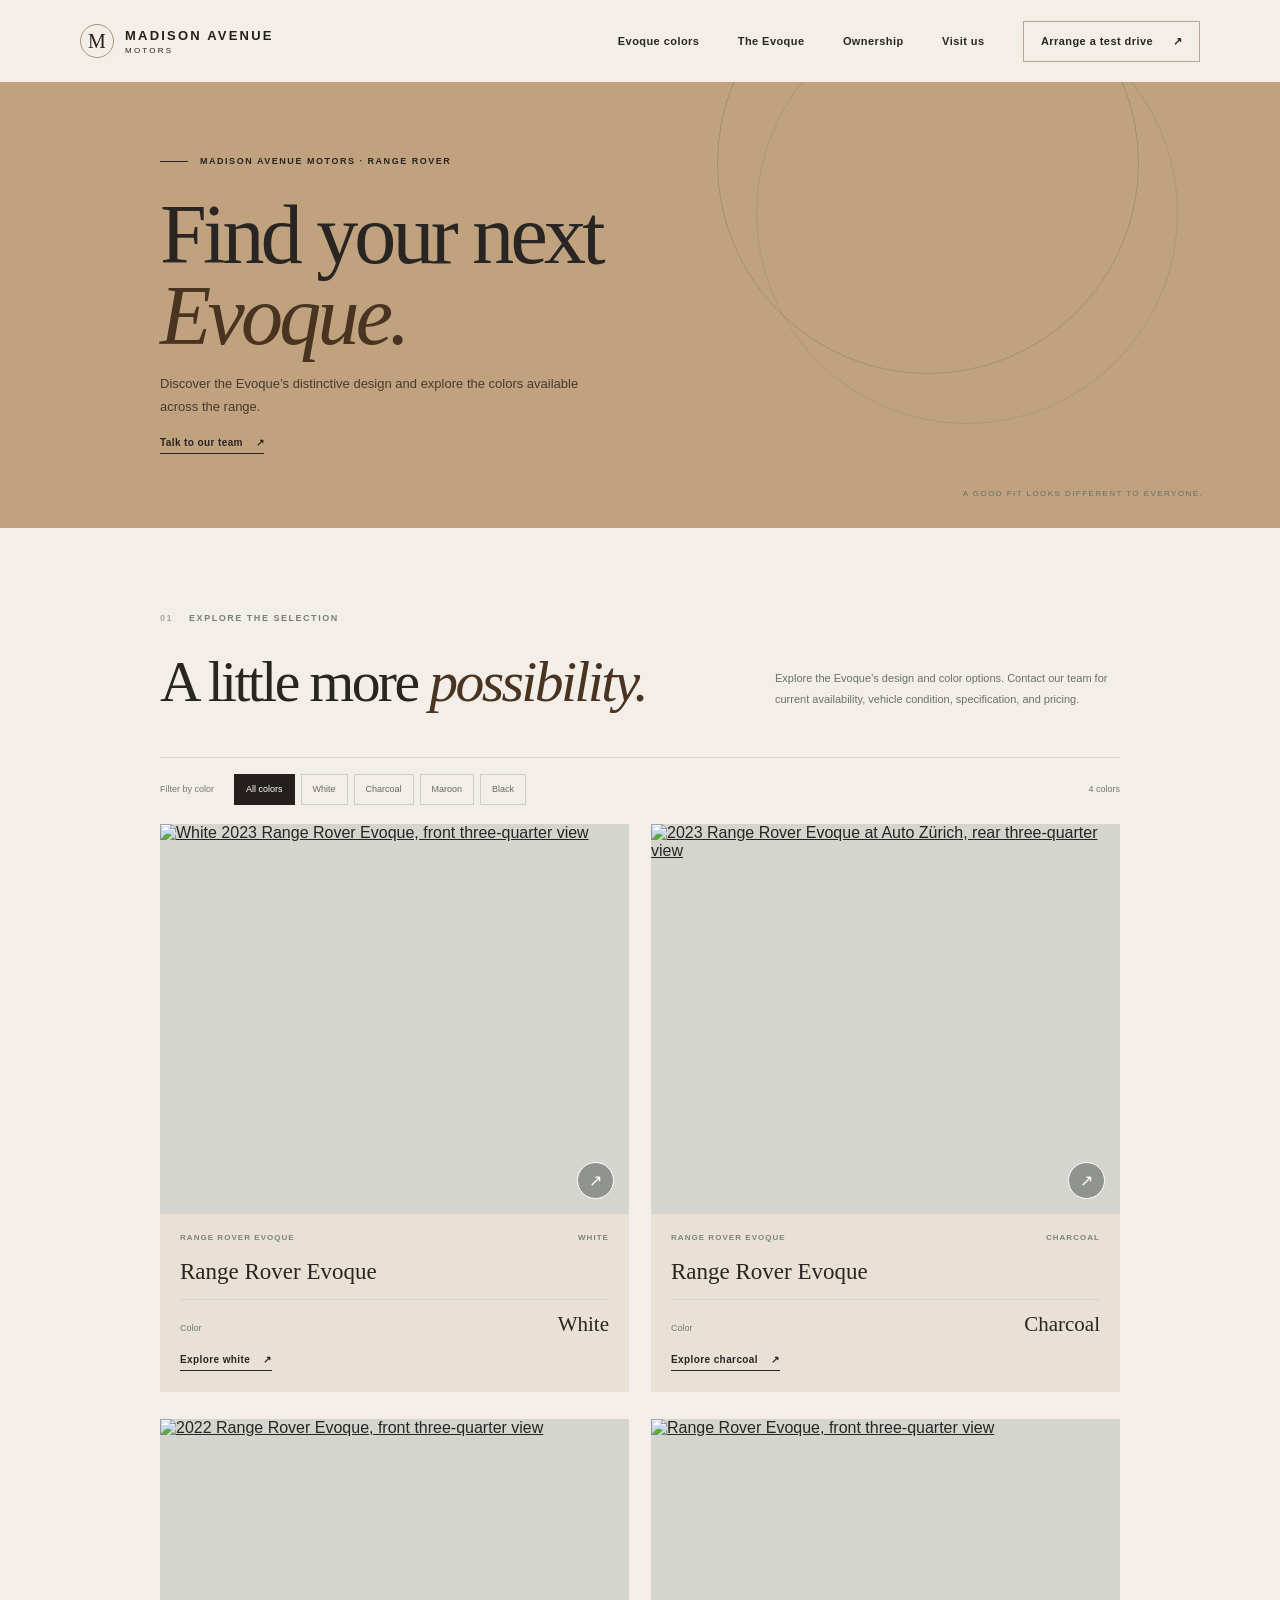
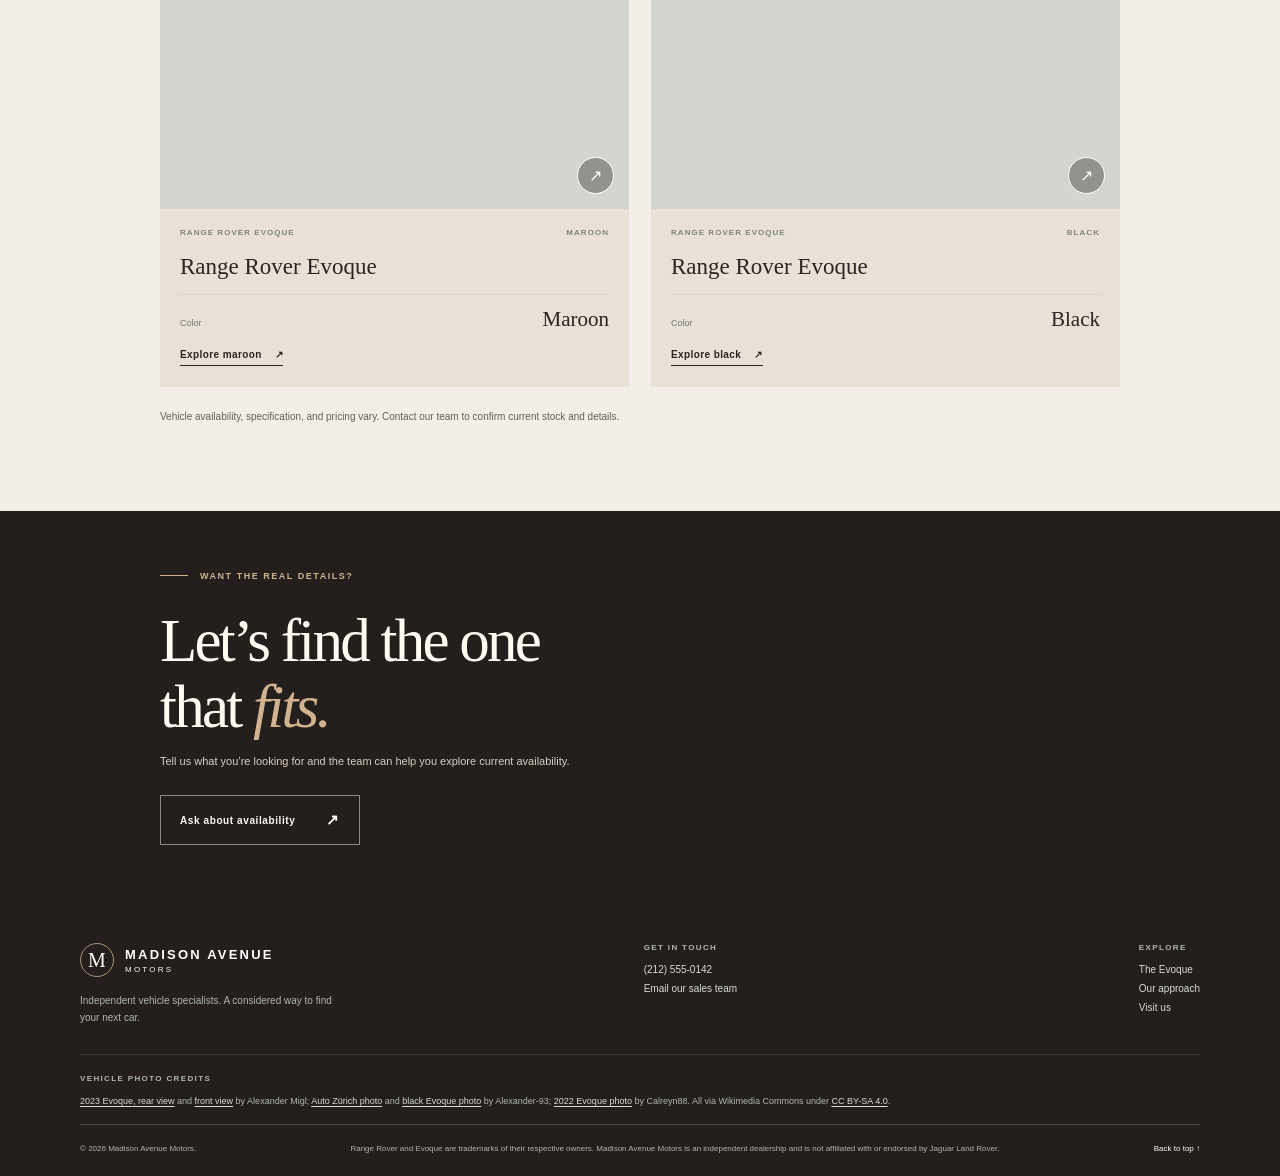
==== commit b2edaf4c: "Polish dealership website copy and layout Co-authored-by: Copilot <223556219+Copilot@users.noreply.g" ====
--- a/inventory.html
+++ b/inventory.html
@@ -4,9 +4,9 @@
     <meta charset="utf-8">
     <meta name="viewport" content="width=device-width, initial-scale=1">
     <meta name="theme-color" content="#17211f">
-    <meta name="description" content="Browse example Range Rover Evoque vehicles at Madison Avenue Motors and find a color to explore.">
+    <meta name="description" content="Explore Range Rover Evoque colors and speak with Madison Avenue Motors about current availability.">
     <meta name="photo-credit" content="Evoque photographs by Alexander Migl, Alexander-93, and Calreyn88 via Wikimedia Commons under CC BY-SA 4.0; full credits in the footer.">
-    <title>Evoque Inventory | Madison Avenue Motors</title>
+    <title>Evoque Colors | Madison Avenue Motors</title>
     <link rel="preconnect" href="https://fonts.googleapis.com">
     <link rel="preconnect" href="https://fonts.gstatic.com" crossorigin>
     <link rel="stylesheet" href="styles.css">
@@ -25,7 +25,7 @@
         <span></span><span></span>
       </button>
       <nav class="primary-nav" id="primary-nav" aria-label="Main navigation">
-        <a href="inventory.html" aria-current="page">Inventory</a>
+        <a href="inventory.html" aria-current="page">Evoque colors</a>
         <a href="index.html#the-evoque">The Evoque</a>
         <a href="index.html#ownership">Ownership</a>
         <a href="index.html#visit">Visit us</a>
@@ -36,9 +36,9 @@
     <main id="main">
       <section class="page-hero inventory-hero" aria-labelledby="inventory-title">
         <div class="page-hero-inner">
-          <p class="eyebrow"><span class="eyebrow-line"></span> Madison Avenue Motors · example selection</p>
+          <p class="eyebrow"><span class="eyebrow-line"></span> Madison Avenue Motors · Range Rover</p>
           <h1 id="inventory-title">Find your next<br><em>Evoque.</em></h1>
-          <p>Explore a few colors, get a feel for the vehicle, and choose the example you’d like to know more about.</p>
+          <p>Discover the Evoque’s distinctive design and explore the colors available across the range.</p>
           <a class="text-link" href="index.html#enquire">Talk to our team <span aria-hidden="true">↗</span></a>
         </div>
         <div class="inventory-hero-note" aria-hidden="true">A GOOD FIT LOOKS DIFFERENT TO EVERYONE.</div>
@@ -50,79 +50,75 @@
             <div class="section-kicker"><span>01</span><span>Explore the selection</span></div>
             <h2 id="stock-title">A little more <em>possibility.</em></h2>
           </div>
-          <p>These sample listings bring the concept to life. Ask our team to confirm actual availability, vehicle condition, specification and price.</p>
+          <p>Explore the Evoque’s design and color options. Contact our team for current availability, vehicle condition, specification, and pricing.</p>
         </div>
 
         <div class="inventory-toolbar">
-          <span>Browse by photo color</span>
-          <div class="inventory-filters" role="group" aria-label="Filter sample vehicles by color">
-            <button class="inventory-filter is-selected" type="button" data-filter="all" aria-pressed="true">All examples</button>
+          <span>Filter by color</span>
+          <div class="inventory-filters" role="group" aria-label="Filter Evoque photos by color">
+            <button class="inventory-filter is-selected" type="button" data-filter="all" aria-pressed="true">All colors</button>
             <button class="inventory-filter" type="button" data-filter="white" aria-pressed="false">White</button>
             <button class="inventory-filter" type="button" data-filter="charcoal" aria-pressed="false">Charcoal</button>
             <button class="inventory-filter" type="button" data-filter="maroon" aria-pressed="false">Maroon</button>
             <button class="inventory-filter" type="button" data-filter="black" aria-pressed="false">Black</button>
           </div>
-          <span class="inventory-count" data-inventory-count aria-live="polite">4 examples</span>
+          <span class="inventory-count" data-inventory-count aria-live="polite">4 colors</span>
         </div>
 
         <div class="vehicle-grid">
           <article class="vehicle-card" data-vehicle-card data-color="white">
-            <a class="vehicle-card-image" href="vehicle.html?paint=white" aria-label="View the white Evoque concept preview" data-paint-preview="white">
+            <a class="vehicle-card-image" href="vehicle.html?paint=white" aria-label="View the white Range Rover Evoque" data-paint-preview="white">
               <img src="https://thumb.wikimedia.org/wikipedia/commons/thumb/e/e5/2023_Range_Rover_Evoque_%28L551%29_IMG_3588.jpg/1280px-2023_Range_Rover_Evoque_%28L551%29_IMG_3588.jpg" alt="White 2023 Range Rover Evoque, front three-quarter view" data-photo-author="Alexander Migl" data-photo-license="CC BY-SA 4.0" data-photo-source="https://commons.wikimedia.org/wiki/File:2023_Range_Rover_Evoque_(L551)_IMG_3588.jpg" loading="lazy">
-              <span class="vehicle-card-badge">Example vehicle</span>
               <span class="vehicle-card-arrow" aria-hidden="true">↗</span>
             </a>
             <div class="vehicle-card-copy">
-              <div class="vehicle-card-kicker"><span>2023 · EXAMPLE</span><span>WHITE</span></div>
+              <div class="vehicle-card-kicker"><span>RANGE ROVER EVOQUE</span><span>WHITE</span></div>
               <h3>Range Rover Evoque</h3>
-              <div class="vehicle-card-bottom"><span>Illustrative price</span><strong>$39,850</strong></div>
-              <a class="underlined-link" href="vehicle.html?paint=white">Explore this example <span aria-hidden="true">↗</span></a>
+              <div class="vehicle-card-bottom"><span>Color</span><strong>White</strong></div>
+              <a class="underlined-link" href="vehicle.html?paint=white">Explore white <span aria-hidden="true">↗</span></a>
             </div>
           </article>
 
           <article class="vehicle-card" data-vehicle-card data-color="charcoal">
-            <a class="vehicle-card-image" href="vehicle.html?paint=charcoal" aria-label="View the charcoal Evoque concept preview" data-paint-preview="charcoal">
+            <a class="vehicle-card-image" href="vehicle.html?paint=charcoal" aria-label="View the charcoal Range Rover Evoque" data-paint-preview="charcoal">
               <img src="https://thumb.wikimedia.org/wikipedia/commons/thumb/9/92/2023_Range_Rover_Evoque_%28L551%29_Auto_Zuerich_2023_1X7A1476.jpg/1280px-2023_Range_Rover_Evoque_%28L551%29_Auto_Zuerich_2023_1X7A1476.jpg" alt="2023 Range Rover Evoque at Auto Zürich, rear three-quarter view" data-photo-author="Alexander-93" data-photo-license="CC BY-SA 4.0" data-photo-source="https://commons.wikimedia.org/wiki/File:2023_Range_Rover_Evoque_(L551)_Auto_Zuerich_2023_1X7A1476.jpg" loading="lazy">
-              <span class="vehicle-card-badge">Example vehicle</span>
               <span class="vehicle-card-arrow" aria-hidden="true">↗</span>
             </a>
             <div class="vehicle-card-copy">
-              <div class="vehicle-card-kicker"><span>2023 · EXAMPLE</span><span>CHARCOAL</span></div>
+              <div class="vehicle-card-kicker"><span>RANGE ROVER EVOQUE</span><span>CHARCOAL</span></div>
               <h3>Range Rover Evoque</h3>
-              <div class="vehicle-card-bottom"><span>Illustrative price</span><strong>$39,850</strong></div>
-              <a class="underlined-link" href="vehicle.html?paint=charcoal">Explore this example <span aria-hidden="true">↗</span></a>
+              <div class="vehicle-card-bottom"><span>Color</span><strong>Charcoal</strong></div>
+              <a class="underlined-link" href="vehicle.html?paint=charcoal">Explore charcoal <span aria-hidden="true">↗</span></a>
             </div>
           </article>
 
           <article class="vehicle-card" data-vehicle-card data-color="maroon">
-            <a class="vehicle-card-image" href="vehicle.html?paint=maroon" aria-label="View the maroon Evoque concept preview" data-paint-preview="maroon">
+            <a class="vehicle-card-image" href="vehicle.html?paint=maroon" aria-label="View the maroon Range Rover Evoque" data-paint-preview="maroon">
               <img src="https://thumb.wikimedia.org/wikipedia/commons/thumb/f/f0/2022_Range_Rover_Evoque.jpg/1280px-2022_Range_Rover_Evoque.jpg" alt="2022 Range Rover Evoque, front three-quarter view" data-photo-author="Calreyn88" data-photo-license="CC BY-SA 4.0" data-photo-source="https://commons.wikimedia.org/wiki/File:2022_Range_Rover_Evoque.jpg" loading="lazy">
-              <span class="vehicle-card-badge">Example vehicle</span>
               <span class="vehicle-card-arrow" aria-hidden="true">↗</span>
             </a>
             <div class="vehicle-card-copy">
-              <div class="vehicle-card-kicker"><span>2022 · EXAMPLE</span><span>MAROON</span></div>
+              <div class="vehicle-card-kicker"><span>RANGE ROVER EVOQUE</span><span>MAROON</span></div>
               <h3>Range Rover Evoque</h3>
-              <div class="vehicle-card-bottom"><span>Illustrative price</span><strong>$39,850</strong></div>
-              <a class="underlined-link" href="vehicle.html?paint=maroon">Explore this example <span aria-hidden="true">↗</span></a>
+              <div class="vehicle-card-bottom"><span>Color</span><strong>Maroon</strong></div>
+              <a class="underlined-link" href="vehicle.html?paint=maroon">Explore maroon <span aria-hidden="true">↗</span></a>
             </div>
           </article>
 
           <article class="vehicle-card" data-vehicle-card data-color="black">
-            <a class="vehicle-card-image" href="vehicle.html?paint=black" aria-label="View the black Evoque concept preview" data-paint-preview="black">
+            <a class="vehicle-card-image" href="vehicle.html?paint=black" aria-label="View the black Range Rover Evoque" data-paint-preview="black">
               <img src="https://thumb.wikimedia.org/wikipedia/commons/thumb/a/a8/Range_Rover_Evoque_%28L551%29_1X7A1765.jpg/1280px-Range_Rover_Evoque_%28L551%29_1X7A1765.jpg" alt="Range Rover Evoque, front three-quarter view" data-photo-author="Alexander-93" data-photo-license="CC BY-SA 4.0" data-photo-source="https://commons.wikimedia.org/wiki/File:Range_Rover_Evoque_(L551)_1X7A1765.jpg" loading="lazy">
-              <span class="vehicle-card-badge">Example vehicle</span>
               <span class="vehicle-card-arrow" aria-hidden="true">↗</span>
             </a>
             <div class="vehicle-card-copy">
-              <div class="vehicle-card-kicker"><span>MODEL YEAR TO CONFIRM</span><span>BLACK</span></div>
+              <div class="vehicle-card-kicker"><span>RANGE ROVER EVOQUE</span><span>BLACK</span></div>
               <h3>Range Rover Evoque</h3>
-              <div class="vehicle-card-bottom"><span>Illustrative price</span><strong>$39,850</strong></div>
-              <a class="underlined-link" href="vehicle.html?paint=black">Explore this example <span aria-hidden="true">↗</span></a>
+              <div class="vehicle-card-bottom"><span>Color</span><strong>Black</strong></div>
+              <a class="underlined-link" href="vehicle.html?paint=black">Explore black <span aria-hidden="true">↗</span></a>
             </div>
           </article>
         </div>
-        <p class="concept-notice">Concept inventory only. Photos show Evoque examples and the color labels are illustrative, not confirmed Madison Avenue Motors stock. All example pricing is illustrative.</p>
+        <p class="inventory-notice">Vehicle availability, specification, and pricing vary. Contact our team to confirm current stock and details.</p>
       </section>
 
       <section class="inventory-cta">
@@ -145,18 +141,14 @@
         <div class="footer-contact">
           <span class="footer-heading">GET IN TOUCH</span>
           <a href="tel:+12125550142">(212) 555-0142</a>
-          <a href="mailto:sales@madisonavenuemotors.example">sales@madisonavenuemotors.example</a>
-          <span class="footer-placeholder">Fictional contact details for this concept.</span>
+          <a href="mailto:sales@madisonavenuemotors.example">Email our sales team</a>
         </div>
-        <div class="footer-social" role="group" aria-label="Social profiles coming soon">
-          <span class="footer-heading">FOLLOW ALONG</span>
-          <div class="footer-social-icons">
-            <span class="social-icon" role="img" aria-label="Instagram profile to be added" title="Instagram profile to be added"><svg viewBox="0 0 24 24" aria-hidden="true"><rect x="3.5" y="3.5" width="17" height="17" rx="5"></rect><circle cx="12" cy="12" r="4"></circle><circle class="social-icon-dot" cx="17.6" cy="6.7" r="1"></circle></svg></span>
-            <span class="social-icon" role="img" aria-label="Facebook profile to be added" title="Facebook profile to be added"><svg viewBox="0 0 24 24" aria-hidden="true"><path d="M13.5 20v-7h2.4l.4-2.8h-2.8V8.4c0-.8.3-1.4 1.4-1.4h1.5V4.5c-.3 0-1.2-.1-2.3-.1-2.3 0-3.8 1.4-3.8 3.9v1.9H8v2.8h2.3v7h3.2Z"></path></svg></span>
-            <span class="social-icon" role="img" aria-label="YouTube channel to be added" title="YouTube channel to be added"><svg viewBox="0 0 24 24" aria-hidden="true"><path d="M21 7.2a2.5 2.5 0 0 0-1.8-1.8C17.6 5 12 5 12 5s-5.6 0-7.2.4A2.5 2.5 0 0 0 3 7.2 26 26 0 0 0 2.6 12a26 26 0 0 0 .4 4.8 2.5 2.5 0 0 0 1.8 1.8C6.4 19 12 19 12 19s5.6 0 7.2-.4a2.5 2.5 0 0 0 1.8-1.8 26 26 0 0 0 .4-4.8 26 26 0 0 0-.4-4.8ZM10 15.2V8.8l5.5 3.2-5.5 3.2Z"></path></svg></span>
-          </div>
-          <span class="footer-placeholder">Social profiles coming soon.</span>
-        </div>
+        <nav class="footer-contact" aria-label="Explore Madison Avenue Motors">
+          <span class="footer-heading">EXPLORE</span>
+          <a href="index.html#the-evoque">The Evoque</a>
+          <a href="index.html#ownership">Our approach</a>
+          <a href="index.html#visit">Visit us</a>
+        </nav>
       </div>
       <div class="footer-photo-credits" aria-labelledby="photo-credits-heading">
         <span class="footer-heading" id="photo-credits-heading">VEHICLE PHOTO CREDITS</span>
@@ -167,7 +159,6 @@
         <span>Range Rover and Evoque are trademarks of their respective owners. Madison Avenue Motors is an independent dealership and is not affiliated with or endorsed by Jaguar Land Rover.</span>
         <a href="#main">Back to top ↑</a>
       </div>
-      <p class="demo-note">Concept inventory, pricing, contact details and dealership information are illustrative; replace with verified business content before launch. Vehicle photography is credited above. Images and color labels do not confirm dealership inventory.</p>
     </footer>
   </body>
 </html>
--- a/styles.css
+++ b/styles.css
@@ -123,22 +123,11 @@
 .ownership-card { transition: background .25s ease, transform .25s ease; }
 .ownership-card:hover { transform: translateY(-4px); background: rgba(255,255,255,.36); }
 
-.estimate-band { display: grid; grid-template-columns: 1fr .72fr; gap: 10%; align-items: center; padding: 86px 12.5%; background: var(--surface-alt); }
+.estimate-band { display: grid; grid-template-columns: 1fr auto; gap: 10%; align-items: center; padding: 86px 12.5%; background: var(--surface-alt); }
 .estimate-band h2 { margin-top: 33px; font-size: clamp(43px, 4.9vw, 62px); }
 .estimate-band h2 em { color: var(--accent); }
-.estimate-copy { max-width: 390px; margin: 20px 0 0; color: #69736b; font-size: 12px; line-height: 1.8; }
-.calculator { padding: 29px 30px 24px; background: var(--white); }
-.estimate-price { display: flex; align-items: center; justify-content: space-between; padding-bottom: 20px; border-bottom: 1px solid #e3e5de; }
-.estimate-price span, .calculator label, .payment-output > span:first-child { color: #68716b; font-size: 10px; }
-.estimate-price strong { font-family: var(--serif); font-size: 23px; font-weight: 500; }
-.calculator label { display: flex; justify-content: space-between; margin-top: 20px; }
-.calculator label strong { color: var(--ink); }
-input[type="range"] { width: 100%; margin: 19px 0 2px; accent-color: var(--accent); cursor: pointer; }
-.range-labels { display: flex; justify-content: space-between; color: #858d85; font-size: 9px; }
-.payment-output { display: grid; grid-template-columns: 1fr auto; align-items: center; margin-top: 19px; padding-top: 16px; border-top: 1px solid #e3e5de; }
-.payment-output strong { grid-row: span 2; font-family: var(--serif); font-size: 34px; font-weight: 500; }
-.payment-term { margin-top: 5px; color: #788078; font-size: 9px; }
-.estimate-disclaimer { margin: 17px 0 0; color: #838a83; font-size: 8px; line-height: 1.7; }
+.estimate-copy { max-width: 510px; margin: 20px 0 0; color: #594f45; font-size: 12px; line-height: 1.8; }
+.finance-section > .button { white-space: nowrap; }
 
 .enquiry { padding-top: 105px; padding-bottom: 108px; }
 .enquiry-layout { display: grid; grid-template-columns: .85fr 1fr; gap: 13%; margin-top: 39px; }
@@ -147,7 +136,9 @@
 .contact-detail span, .contact-detail a { display: block; }
 .contact-detail span { margin-bottom: 7px; color: #7a837b; font-size: 9px; letter-spacing: .06em; }
 .contact-detail a { text-decoration: none; font-family: var(--serif); font-size: 18px; }
-.enquiry-copy .contact-placeholder { margin-top: 6px; color: #959b94; font-size: 9px; }
+.enquiry-copy .contact-email { margin-top: 6px; color: #6b6259; font-size: 10px; }
+.enquiry-copy .contact-email a { text-decoration: none; }
+.enquiry-copy .contact-email a:hover { text-decoration: underline; text-underline-offset: 3px; }
 .enquiry-form { display: grid; gap: 17px; }
 .form-row { display: grid; gap: 8px; }
 .form-row label { font-size: 10px; font-weight: 700; }
@@ -179,22 +170,12 @@
 .footer-photo-credits a { color: #d6ddd5; text-underline-offset: 2px; }
 .footer-brand > p { max-width: 270px; margin: 15px 0 0; color: #aeb8ae; font-size: 10px; line-height: 1.7; }
 .footer-contact { display: grid; justify-items: start; gap: 8px; color: #d6ddd5; font-size: 10px; }
-.footer-contact a { text-decoration: none; }
-.footer-contact a:hover { text-decoration: underline; text-underline-offset: 3px; }
 .footer-heading { margin-bottom: 4px; color: #aeb8ae; font-size: 8px; font-weight: 700; letter-spacing: .17em; }
-.footer-placeholder, .footer-social-note { color: #849087; font-size: 8px; }
-.footer-social { display: grid; gap: 9px; justify-items: start; }
-.footer-social-icons { display: flex; gap: 9px; }
-.social-icon { display: grid; width: 31px; height: 31px; place-items: center; border: 1px solid rgba(255,255,255,.25); border-radius: 50%; color: #d6ddd5; }
-.social-icon svg { width: 15px; height: 15px; }
-.social-icon rect, .social-icon circle { fill: none; stroke: currentColor; stroke-width: 1.8; }
-.social-icon .social-icon-dot { fill: currentColor; stroke: none; }
-.social-icon path { fill: currentColor; }
+.footer-contact a { color: inherit; text-decoration: none; }
+.footer-contact a:hover { color: white; text-decoration: underline; text-underline-offset: 3px; }
 .footer-bottom { display: grid; grid-template-columns: auto 1fr auto; gap: 28px; align-items: center; padding-top: 17px; border-top: 1px solid rgba(255,255,255,.19); color: #aeb8ae; font-size: 8px; line-height: 1.7; }
 .footer-bottom > span:nth-child(2) { text-align: center; }
 .footer-bottom a { color: white; text-decoration: none; white-space: nowrap; }
-.site-footer .demo-note { margin: 12px 0 0; color: #849087; font-size: 8px; line-height: 1.6; }
-.site-footer .demo-note a { color: #d6ddd5; }
 
 .page-hero { position: relative; display: flex; min-height: 440px; align-items: center; padding: 74px 12.5%; overflow: hidden; background: var(--cognac); }
 .page-hero-inner { position: relative; z-index: 1; }
@@ -239,7 +220,7 @@
 .vehicle-card-bottom span { color: #727a73; font-size: 9px; }
 .vehicle-card-bottom strong { font-family: var(--serif); font-size: 21px; font-weight: 500; }
 .vehicle-card-copy .underlined-link { display: inline-block; margin-top: 17px; }
-.concept-notice { margin: 21px 0 0; color: #818881; font-size: 9px; line-height: 1.7; }
+.inventory-notice { margin: 21px 0 0; color: #665e55; font-size: 10px; line-height: 1.7; }
 .inventory-cta, .vehicle-detail-next { display: flex; min-height: 340px; flex-direction: column; align-items: flex-start; justify-content: center; padding: 60px 12.5%; background: var(--deep); color: var(--white); }
 .inventory-cta .eyebrow, .vehicle-detail-next .eyebrow { color: var(--accent-soft); }
 .inventory-cta h2, .vehicle-detail-next h2 { margin: 27px 0 12px; font-size: clamp(43px, 5vw, 61px); }
@@ -303,6 +284,9 @@
   .inventory-heading { align-items: flex-start; flex-direction: column; gap: 18px; }
   .vehicle-detail { grid-template-columns: 1fr 1fr; gap: 32px; padding-right: 5%; padding-left: 5%; }
   .vehicle-detail-image { min-height: 330px; }
+  .footer-main { grid-template-columns: 1fr 1fr; gap: 25px 30px; }
+  .footer-brand { grid-column: 1 / -1; }
+  .footer-contact { overflow-wrap: anywhere; }
 }
 @media (max-width: 640px) {
   html { scroll-padding-top: 70px; }
@@ -348,7 +332,6 @@
   .card-icon { top: 17px; right: 5px; }
   .estimate-band { grid-template-columns: 1fr; gap: 32px; padding: 65px 25px; }
   .estimate-band h2 { font-size: 45px; }
-  .calculator { padding: 23px 20px; }
   .enquiry { padding-top: 70px; padding-bottom: 72px; }
   .enquiry-layout { grid-template-columns: 1fr; gap: 32px; margin-top: 29px; }
   .enquiry-copy h2 { font-size: 52px; }
@@ -360,7 +343,6 @@
   .footer-main { grid-template-columns: 1fr 1fr; gap: 25px 18px; }
   .footer-brand { grid-column: 1 / -1; }
   .footer-contact { overflow-wrap: anywhere; }
-  .footer-social { justify-self: start; }
   .footer-bottom { grid-template-columns: 1fr auto; gap: 12px; }
   .footer-bottom > span:nth-child(2) { grid-row: 2; grid-column: 1 / -1; text-align: left; }
   .page-hero { min-height: 390px; padding: 58px 25px; }
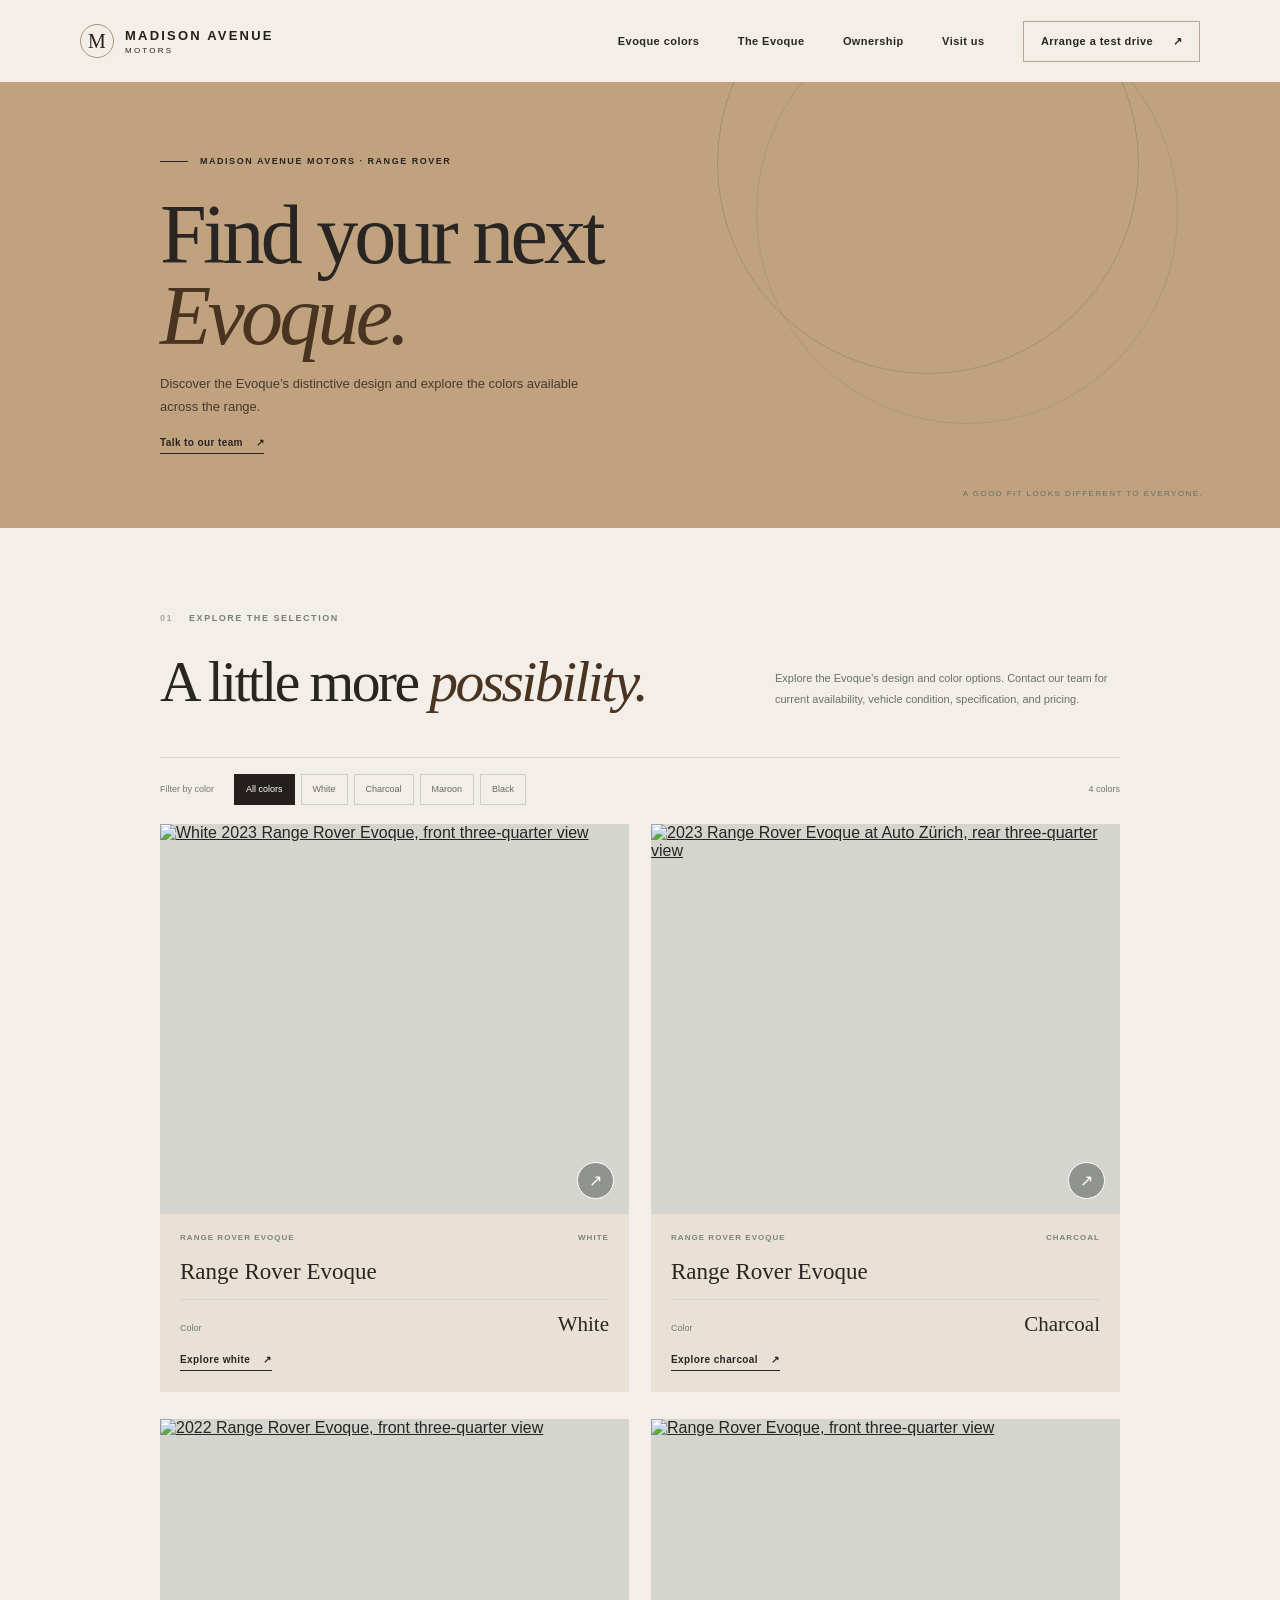
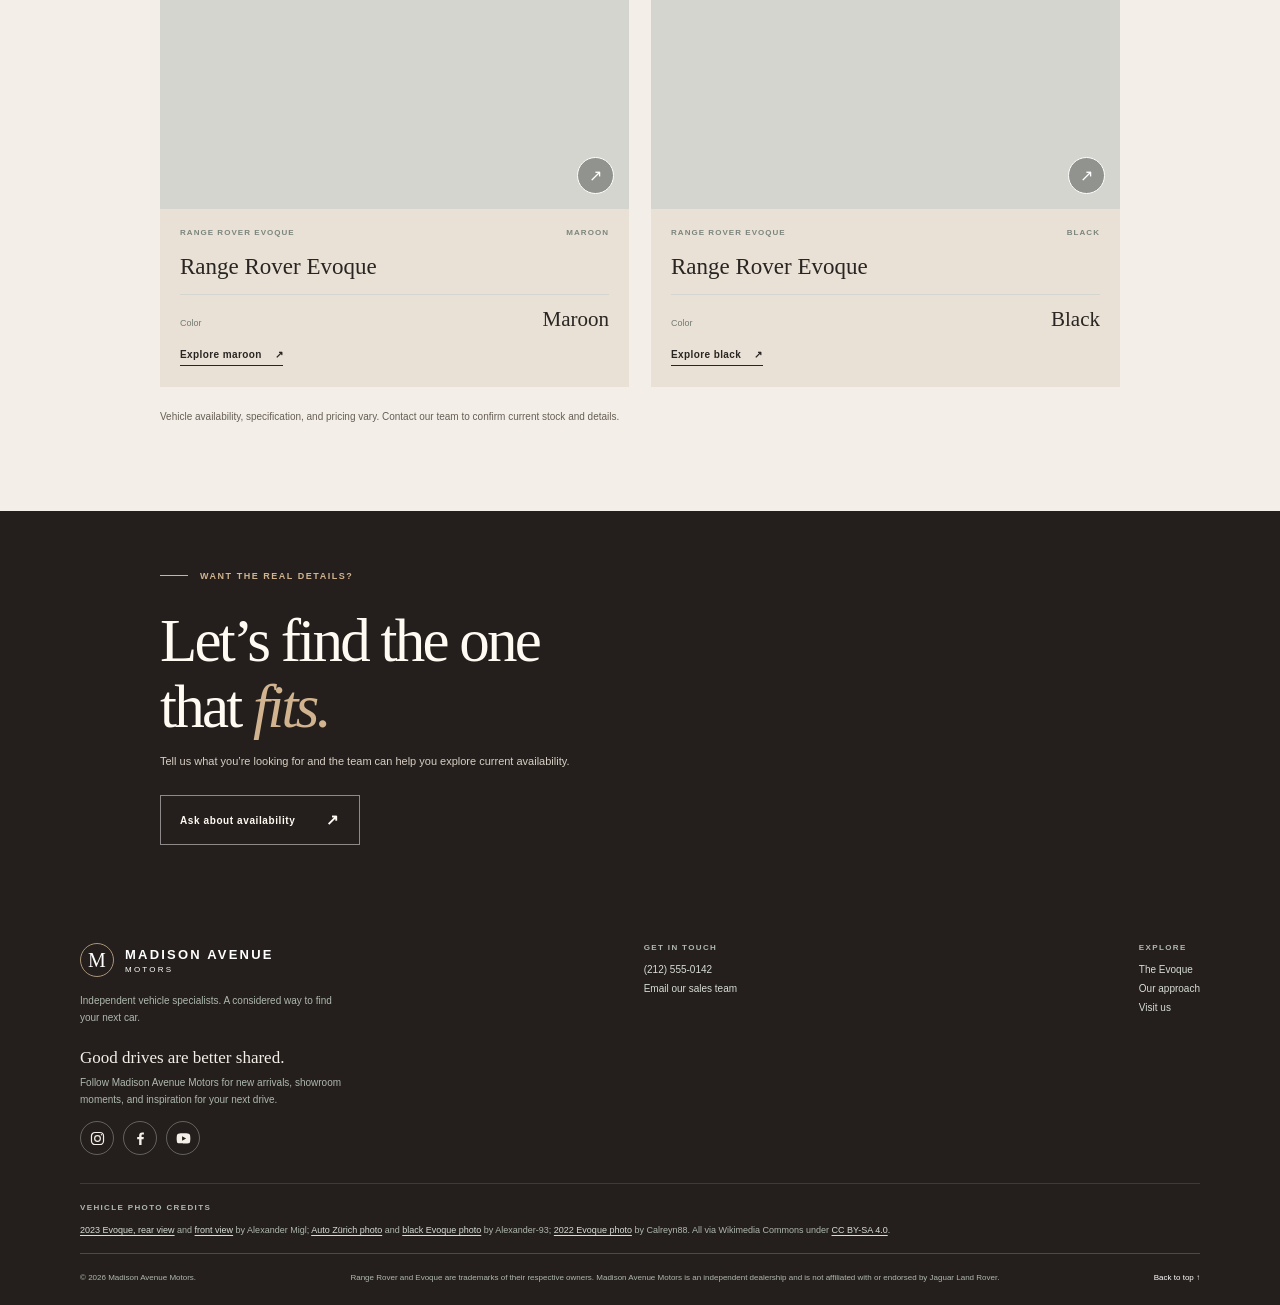
==== commit 1062de6a: "Revisions Co-authored-by: Copilot <223556219+Copilot@users.noreply.github.com>" ====
--- a/inventory.html
+++ b/inventory.html
@@ -137,6 +137,15 @@
             <span>MADISON AVENUE<span class="wordmark-sub">MOTORS</span></span>
           </a>
           <p>Independent vehicle specialists. A considered way to find your next car.</p>
+          <div class="social-connect">
+            <p class="social-title">Good drives are better shared.</p>
+            <p>Follow Madison Avenue Motors for new arrivals, showroom moments, and inspiration for your next drive.</p>
+            <ul class="social-icons" aria-label="Social media platforms">
+              <li><span class="sr-only">Instagram</span><svg viewBox="0 0 24 24" aria-hidden="true"><rect x="3.5" y="3.5" width="17" height="17" rx="5"></rect><circle cx="12" cy="12" r="4"></circle><circle class="social-icon-dot" cx="17.6" cy="6.6" r="1"></circle></svg></li>
+              <li><span class="sr-only">Facebook</span><svg viewBox="0 0 24 24" aria-hidden="true"><path d="M13.5 21v-8h2.8l.4-3.1h-3.2v-2c0-.9.3-1.5 1.6-1.5h1.7V3.6c-.3 0-1.3-.1-2.5-.1-2.5 0-4.2 1.5-4.2 4.3v2.1H7.3V13h2.8v8z"></path></svg></li>
+              <li><span class="sr-only">YouTube</span><svg viewBox="0 0 24 24" aria-hidden="true"><path d="M21.2 7.2a2.8 2.8 0 0 0-2-2C17.5 4.7 12 4.7 12 4.7s-5.5 0-7.2.5a2.8 2.8 0 0 0-2 2A29 29 0 0 0 2.3 12a29 29 0 0 0 .5 4.8 2.8 2.8 0 0 0 2 2c1.7.5 7.2.5 7.2.5s5.5 0 7.2-.5a2.8 2.8 0 0 0 2-2 29 29 0 0 0 .5-4.8 29 29 0 0 0-.5-4.8zM10 15.3V8.7l5.7 3.3z"></path></svg></li>
+            </ul>
+          </div>
         </div>
         <div class="footer-contact">
           <span class="footer-heading">GET IN TOUCH</span>
--- a/styles.css
+++ b/styles.css
@@ -169,6 +169,14 @@
 .footer-photo-credits p { margin: 6px 0 0; }
 .footer-photo-credits a { color: #d6ddd5; text-underline-offset: 2px; }
 .footer-brand > p { max-width: 270px; margin: 15px 0 0; color: #aeb8ae; font-size: 10px; line-height: 1.7; }
+.social-connect { max-width: 280px; margin-top: 21px; }
+.social-connect p { margin: 0; color: #aeb8ae; font-size: 10px; line-height: 1.7; }
+.social-connect .social-title { margin-bottom: 4px; color: #f4efe7; font-family: var(--serif); font-size: 17px; line-height: 1.35; }
+.social-icons { display: flex; gap: 9px; margin: 13px 0 0; padding: 0; list-style: none; }
+.social-icons li { display: grid; width: 34px; height: 34px; place-items: center; border: 1px solid rgba(214,221,213,.35); border-radius: 50%; color: #f4efe7; }
+.social-icons svg { width: 17px; height: 17px; fill: currentColor; }
+.social-icons li:first-child svg { fill: none; stroke: currentColor; stroke-width: 1.7; }
+.social-icons .social-icon-dot { fill: currentColor; stroke: none; }
 .footer-contact { display: grid; justify-items: start; gap: 8px; color: #d6ddd5; font-size: 10px; }
 .footer-heading { margin-bottom: 4px; color: #aeb8ae; font-size: 8px; font-weight: 700; letter-spacing: .17em; }
 .footer-contact a { color: inherit; text-decoration: none; }
